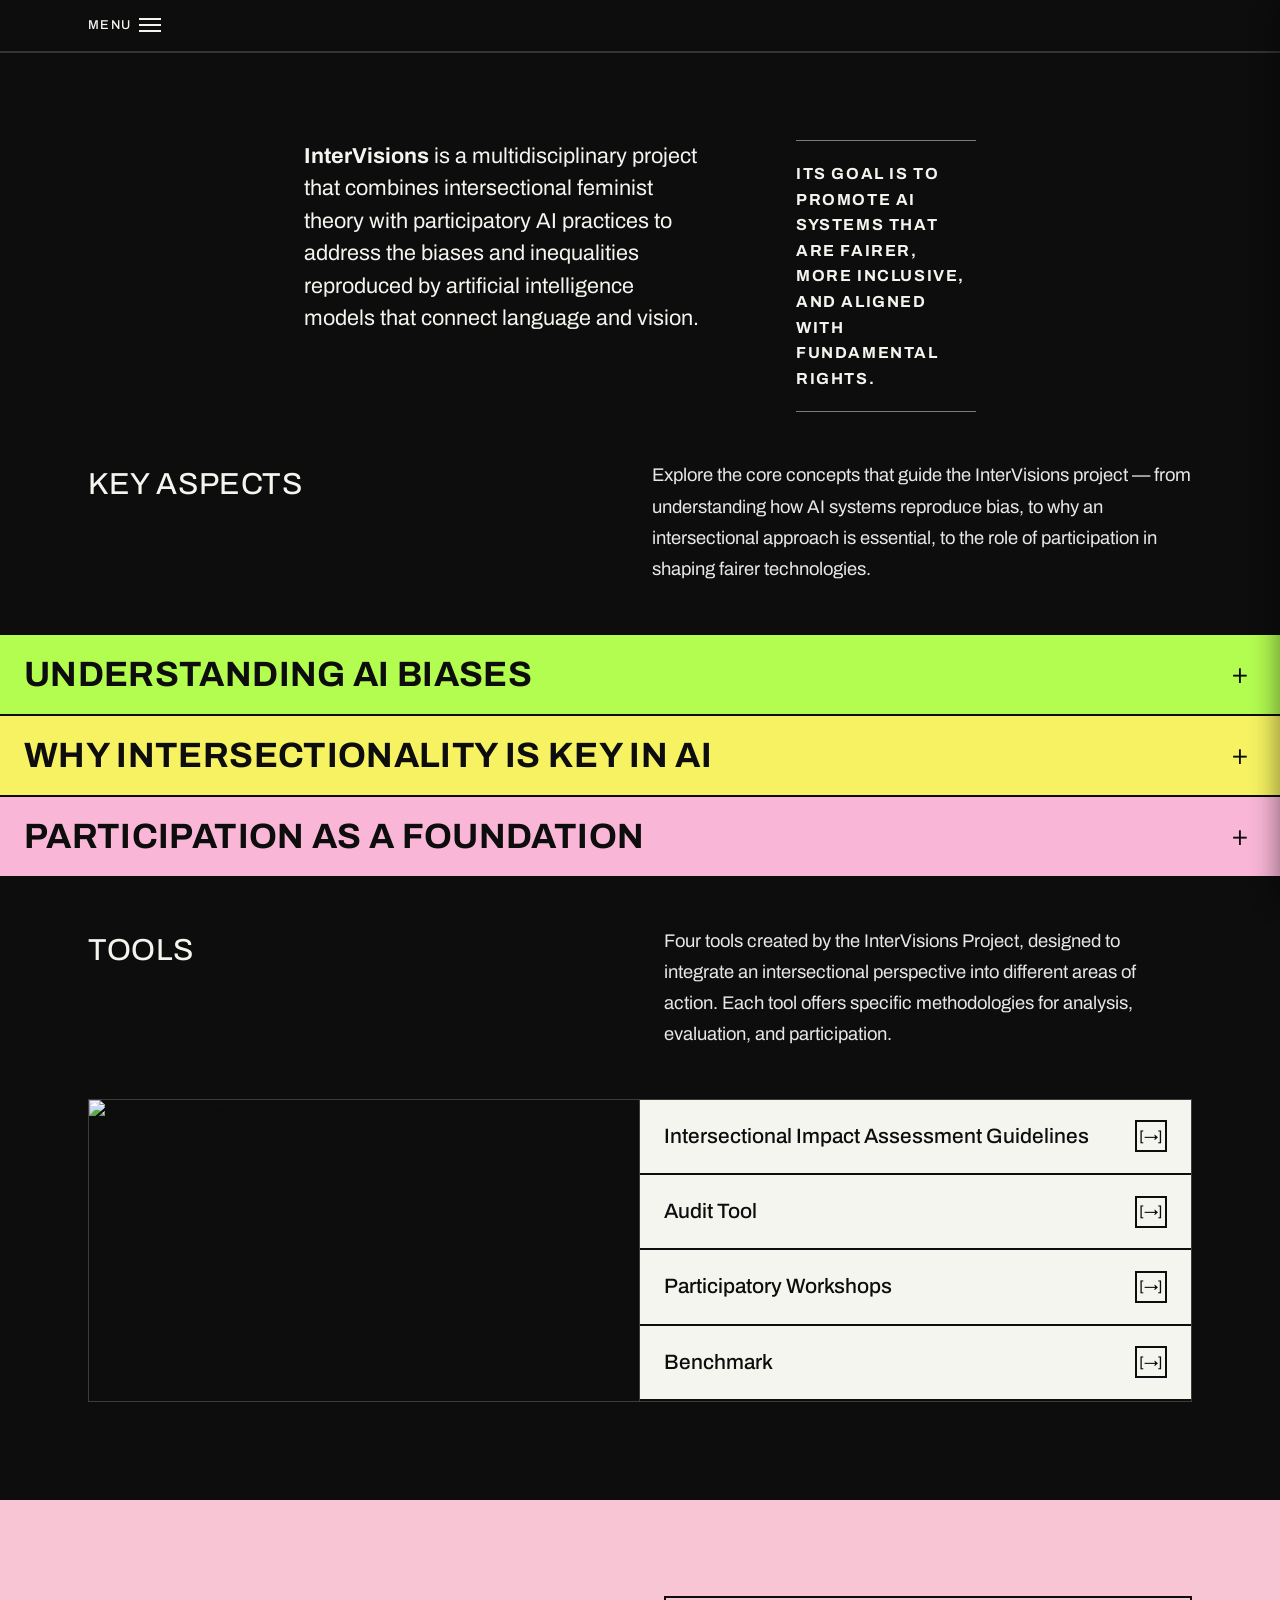
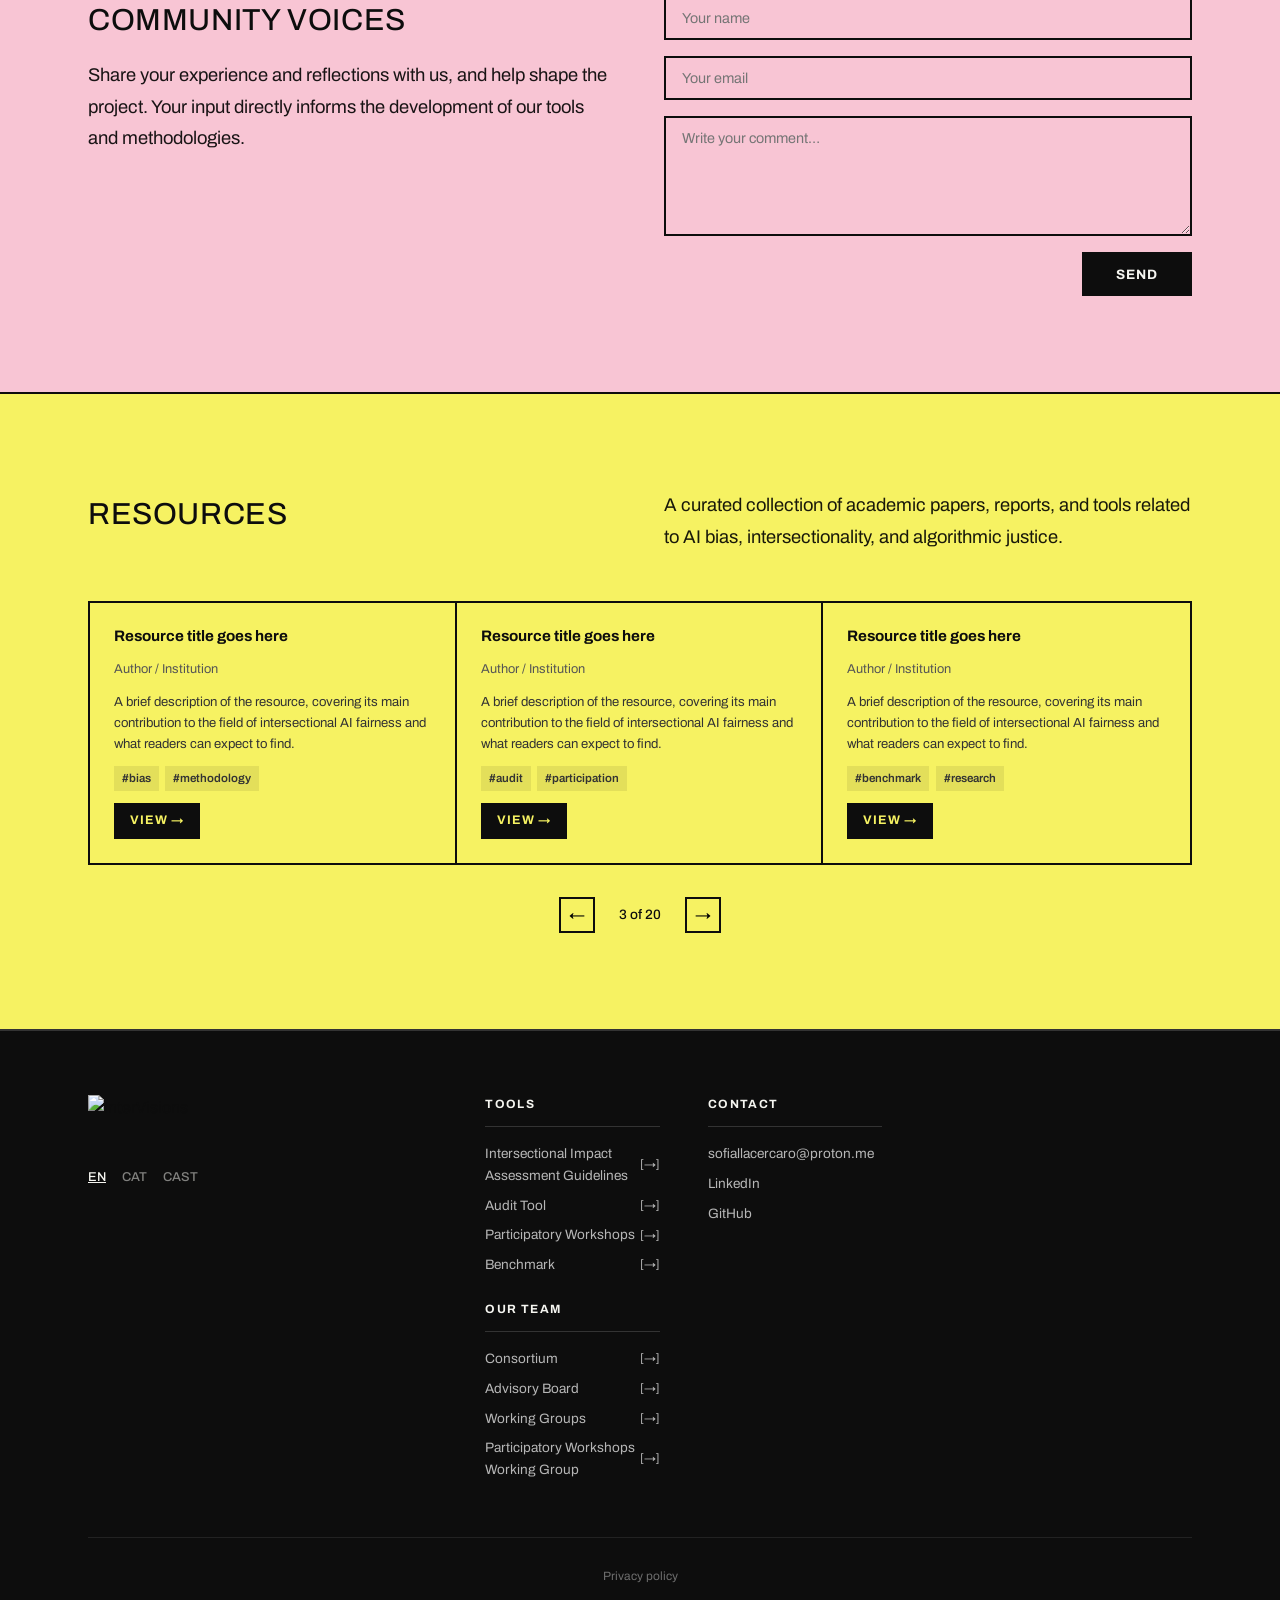
==== index.html @ 154f9f1e "some changes" ====
<!DOCTYPE html>
<html lang="en">
<head>
  <meta charset="UTF-8">
  <meta name="viewport" content="width=device-width, initial-scale=1.0">
  <title>Sofia Llàcer Caro | Portfolio & Projects</title>
  <link rel="stylesheet" href="css/main.css">
</head>
<body>

  <!-- NAV -->
  <nav class="site-nav">
    <div class="nav-inner">
      <button class="nav-menu-btn" id="menuBtn">
        <span data-i18n="nav-menu">Menú</span>
        <div class="hamburger">
          <span></span><span></span><span></span>
        </div>
      </button>
    </div>
  </nav>

  <div class="menu-overlay" id="menuOverlay">
    <div class="menu-overlay-inner">
      <div class="menu-top">
        <div class="menu-lang">
          <a href="#" data-lang="en" class="active">EN</a>
          <a href="#" data-lang="cat">CAT</a>
          <a href="#" data-lang="es">CAST</a>
        </div>
        <button class="menu-close" id="menuClose">✕</button>
      </div>
      <div class="menu-body">
        <div class="menu-col">
          <a href="pages/tools.html" class="menu-section-title" data-i18n="menu-tools-title">Tools</a>
          <ul class="menu-links">
            <li><a href="pages/tools.html#guidelines"><span data-i18n="menu-tool-guidelines">Intersectional Impact Assessment Guidelines</span> <span class="arrow">[→]</span></a></li>
            <li><a href="pages/tools.html#audit"><span data-i18n="menu-tool-audit">Audit Tool</span> <span class="arrow">[→]</span></a></li>
            <li><a href="pages/tools.html#workshops"><span data-i18n="menu-tool-workshops">Participatory Workshops</span> <span class="arrow">[→]</span></a></li>
            <li><a href="pages/tools.html#benchmark"><span data-i18n="menu-tool-benchmark">Benchmark</span> <span class="arrow">[→]</span></a></li>
          </ul>
          <a href="pages/team.html" class="menu-section-title" style="margin-top:2rem;" data-i18n="menu-team-title">Our Team</a>
          <ul class="menu-links">
            <li><a href="pages/team.html#consortium"><span data-i18n="menu-team-consortium">Consortium</span> <span class="arrow">[→]</span></a></li>
            <li><a href="pages/team.html#advisory"><span data-i18n="menu-team-advisory">Advisory Board</span> <span class="arrow">[→]</span></a></li>
            <li><a href="pages/team.html#working-groups"><span data-i18n="menu-team-working-groups">Working Groups</span> <span class="arrow">[→]</span></a></li>
            <li><a href="pages/team.html#workshops-wg"><span data-i18n="menu-team-workshops-wg">Participatory Workshops Working Group</span> <span class="arrow">[→]</span></a></li>
          </ul>
        </div>
        <div class="menu-col">
          <div class="menu-contact">
            <div class="menu-contact-label" data-i18n="menu-contact-label">Contact:</div>
            <a href="mailto:intervisions@donestech.net">intervisions@donestech.net</a>
            <a href="https://www.linkedin.com/in/sofia-ll%C3%A0cer-caro/" target="_blank">Linkedin</a>
          </div>
          <div class="menu-funding" style="margin-top:2rem;">
            <div class="menu-funding-label" data-i18n="menu-funding-label">Funding:</div>
            <img src="images/EN_Co-fundedbytheEU_RGB_WHITE Outline.png" alt="Funded by the European Union" class="eu-logo-img">
            <div class="menu-funding-label" style="margin-top:1.5rem;" data-i18n="menu-participants-label">Participants:</div>
            <div class="menu-participants">
              <img src="images/aliainvestigaccio_logo.png" alt="ALIA Investigació" class="participant-logo">
              <img src="images/CVC-logo-white.png" alt="CVC Computer Vision Center" class="participant-logo">
              <img src="images/DiBa.png" alt="Diputació Barcelona" class="participant-logo">
            </div>
          </div>
          <div style="margin-top:2rem;">
            <a href="pages/privacy.html" style="color:rgba(255,255,255,0.4);font-size:0.75rem;" data-i18n="menu-privacy">Privacy policy</a>
          </div>
        </div>
      </div>
    </div>
  </div>

  <!-- HERO -->
  <section class="hero">
    <div class="container">
      <div class="hero-inner">
        <p class="hero-description" data-i18n-html="hero-description"><strong>InterVisions</strong> is a multidisciplinary project that combines intersectional feminist theory with participatory AI practices to address the biases and inequalities reproduced by artificial intelligence models that connect language and vision.</p>
        <div class="hero-callout">
          <p data-i18n="hero-goal">Its goal is to promote AI systems that are fairer, more inclusive, and aligned with fundamental rights.</p>
        </div>
      </div>
    </div>
  </section>


  <!-- KEY ASPECTS -->
  <section class="key-aspects">
    <div class="container">
      <div class="section-header">
        <h2 class="section-label" data-i18n="key-aspects-label">Key Aspects</h2>
        <p class="section-intro" data-i18n="key-aspects-intro">Explore the core concepts that guide the InterVisions project — from understanding how AI systems reproduce bias, to why an intersectional approach is essential, to the role of participation in shaping fairer technologies.</p>
      </div>
    </div>
    <div class="accordion">
      <div class="accordion-item acc-color-1">
          <button class="accordion-trigger">
            <h3 data-i18n-html="accordion-1-title">Understanding AI <strong>Biases</strong></h3>
            <span class="acc-icon">+</span>
          </button>
          <div class="accordion-content">
            <p data-i18n="accordion-1-content">AI systems that process language and images are trained on large datasets reflecting existing social structures. These systems can reproduce — and in some cases amplify — biases related to gender, race, class, ability, and other axes of inequality. Understanding where these biases originate and how they manifest is the first step toward building fairer technologies.</p>
          </div>
        </div>
        <div class="accordion-item acc-color-2">
          <button class="accordion-trigger">
            <h3 data-i18n-html="accordion-2-title">Why <strong>Intersectionality</strong> Is Key in AI</h3>
            <span class="acc-icon">+</span>
          </button>
          <div class="accordion-content">
            <p data-i18n="accordion-2-content">Intersectionality recognizes that people's experiences are shaped by multiple overlapping identities and systems of power. In AI, this means that bias doesn't affect everyone equally — a system may disadvantage someone not just because of their gender, but because of the combination of gender, ethnicity, age, and other factors. Intersectional analysis makes these compounding effects visible.</p>
          </div>
        </div>
        <div class="accordion-item acc-color-3">
          <button class="accordion-trigger">
            <h3 data-i18n-html="accordion-3-title"><strong>Participation</strong> as a Foundation</h3>
            <span class="acc-icon">+</span>
          </button>
          <div class="accordion-content">
            <p data-i18n="accordion-3-content">Technical solutions alone cannot address the social dimensions of AI bias. InterVisions places participation at the center of its methodology — working with affected communities to ensure that the tools and frameworks developed reflect real experiences, not just technical criteria. Participatory approaches build trust, generate relevant knowledge, and distribute the capacity to audit and challenge AI systems.</p>
          </div>
        </div>
      </div>
  </section>

  <!-- TOOLS -->

  <section class="tools-section">
    <div class="container">
      <div class="section-header">
        <h2 class="section-label" data-i18n="tools-label">Tools</h2>
        <p class="section-intro" data-i18n="tools-intro">Four tools created by the InterVisions Project, designed to integrate an intersectional perspective into different areas of action. Each tool offers specific methodologies for analysis, evaluation, and participation.</p>
      </div>
      <div class="tools-grid">
        <div class="tools-image">
          <img src="images/team_photo.jpg" alt="InterVisions team">
        </div>
        <div class="tools-list-col">
          <ul class="tools-list">
            <li>
              <a href="pages/tools.html#guidelines">
                <span data-i18n="tool-guidelines">Intersectional Impact Assessment Guidelines</span>
                <span class="tools-arrow">[→]</span>
              </a>
            </li>
            <li>
              <a href="pages/tools.html#audit">
                <span data-i18n="tool-audit">Audit Tool</span>
                <span class="tools-arrow">[→]</span>
              </a>
            </li>
            <li>
              <a href="pages/tools.html#workshops">
                <span data-i18n="tool-workshops">Participatory Workshops</span>
                <span class="tools-arrow">[→]</span>
              </a>
            </li>
            <li>
              <a href="pages/tools.html#benchmark">
                <span data-i18n="tool-benchmark">Benchmark</span>
                <span class="tools-arrow">[→]</span>
              </a>
            </li>
          </ul>
        </div>
      </div>
    </div>
  </section>

  <!-- COMMUNITY VOICES -->
  <section class="community-section">
    <div class="container">
      <div class="community-inner">
        <div>
          <h2 class="section-label" style="margin-bottom:1rem;" data-i18n="community-label">Community Voices</h2>
          <p class="section-intro" data-i18n="community-intro">Share your experience and reflections with us, and help shape the project. Your input directly informs the development of our tools and methodologies.</p>
        </div>
        <div>
          <form class="community-form" action="https://formspree.io/f/xojyqnnq" method="POST">
            <input class="form-input" type="text" name="name" data-i18n-placeholder="form-name" placeholder="Your name" required>
            <input class="form-input" type="email" name="email" data-i18n-placeholder="form-email" placeholder="Your email" required>
            <textarea class="form-textarea" name="message" data-i18n-placeholder="form-message" placeholder="Write your comment…" required></textarea>
            <button type="submit" class="form-submit" data-i18n="form-submit">Send</button>
          </form>
          <div class="form-thankyou" id="formThankYou">
            <p class="form-thankyou-title" data-i18n="form-thankyou-title">Thank you!</p>
            <p class="form-thankyou-text" data-i18n="form-thankyou-text">We've received your message and will be in touch soon.</p>
          </div>
        </div>
      </div>
    </div>
  </section>

  <!-- RESOURCES -->
  <section class="resources-section">
    <div class="container">
      <div class="section-header">
        <h2 class="section-label" data-i18n="resources-label">Resources</h2>
        <p class="section-intro" data-i18n="resources-intro">A curated collection of academic papers, reports, and tools related to AI bias, intersectionality, and algorithmic justice.</p>
      </div>
      <div class="resources-grid">
        <div class="resource-card">
          <div class="resource-title">Resource title goes here</div>
          <div class="resource-author">Author / Institution</div>
          <div class="resource-description">A brief description of the resource, covering its main contribution to the field of intersectional AI fairness and what readers can expect to find.</div>
          <div class="resource-tags">
            <span class="resource-tag">#bias</span>
            <span class="resource-tag">#methodology</span>
          </div>
          <a href="#" class="resource-link">View →</a>
        </div>
        <div class="resource-card">
          <div class="resource-title">Resource title goes here</div>
          <div class="resource-author">Author / Institution</div>
          <div class="resource-description">A brief description of the resource, covering its main contribution to the field of intersectional AI fairness and what readers can expect to find.</div>
          <div class="resource-tags">
            <span class="resource-tag">#audit</span>
            <span class="resource-tag">#participation</span>
          </div>
          <a href="#" class="resource-link">View →</a>
        </div>
        <div class="resource-card">
          <div class="resource-title">Resource title goes here</div>
          <div class="resource-author">Author / Institution</div>
          <div class="resource-description">A brief description of the resource, covering its main contribution to the field of intersectional AI fairness and what readers can expect to find.</div>
          <div class="resource-tags">
            <span class="resource-tag">#benchmark</span>
            <span class="resource-tag">#research</span>
          </div>
          <a href="#" class="resource-link">View →</a>
        </div>
      </div>
      <div class="resources-pagination">
        <button class="page-btn">←</button>
        <span class="page-info">3 of 20</span>
        <button class="page-btn">→</button>
      </div>
    </div>
  </section>

  <!-- FOOTER -->
  <footer class="site-footer">
    <div class="container">
      <div class="footer-grid">
        <div>
          <div class="footer-logo">
            <img src="images/logo.jpg" alt="InterVisions" class="footer-logo-img">
          </div>
          <div class="footer-lang">
            <a href="#" data-lang="en" class="active">EN</a>
            <a href="#" data-lang="cat">CAT</a>
            <a href="#" data-lang="es">CAST</a>
          </div>
        </div>
        <div>
          <div class="footer-col-title" data-i18n="footer-tools-title">Tools</div>
          <ul class="footer-links">
            <li><a href="pages/tools.html#guidelines"><span data-i18n="footer-tool-guidelines">Intersectional Impact Assessment Guidelines</span> <span class="arr">[→]</span></a></li>
            <li><a href="pages/tools.html#audit"><span data-i18n="footer-tool-audit">Audit Tool</span> <span class="arr">[→]</span></a></li>
            <li><a href="pages/tools.html#workshops"><span data-i18n="footer-tool-workshops">Participatory Workshops</span> <span class="arr">[→]</span></a></li>
            <li><a href="pages/tools.html#benchmark"><span data-i18n="footer-tool-benchmark">Benchmark</span> <span class="arr">[→]</span></a></li>
          </ul>
          <div class="footer-col-title" style="margin-top:1.5rem;" data-i18n="footer-team-title">Our Team</div>
          <ul class="footer-links">
            <li><a href="pages/team.html#consortium"><span data-i18n="footer-team-consortium">Consortium</span> <span class="arr">[→]</span></a></li>
            <li><a href="pages/team.html#advisory"><span data-i18n="footer-team-advisory">Advisory Board</span> <span class="arr">[→]</span></a></li>
            <li><a href="pages/team.html#working-groups"><span data-i18n="footer-team-working-groups">Working Groups</span> <span class="arr">[→]</span></a></li>
            <li><a href="pages/team.html#workshops-wg"><span data-i18n="footer-team-workshops-wg">Participatory Workshops Working Group</span> <span class="arr">[→]</span></a></li>
          </ul>
        </div>
        <div>
          <div class="footer-col-title" data-i18n="footer-contact-title">Contact</div>
          <div class="footer-contact">
            <a href="mailto:sofiallacercaro@proton.me">sofiallacercaro@proton.me</a>
            <a href="https://www.linkedin.com/in/sofia-ll%C3%A0cer-caro/" target="_blank">LinkedIn</a>
            <a href="https://github.com/sofia-llacer-caro" target="_blank">GitHub</a>
          </div>
        </div>
      </div>
      <div class="footer-bottom">
        <a href="pages/privacy.html" data-i18n="footer-privacy">Privacy policy</a>
      </div>
    </div>
  </footer>

  <script src="js/i18n.js"></script>
  <script src="js/includes.js"></script>
</body>
</html>
---- css/main.css ----
/* ============================================
   INTERVISIONS — Main Stylesheet
   ============================================ */

/* Google Fonts */
@import url('https://fonts.googleapis.com/css2?family=Archivo:ital,wght@0,300;0,400;0,500;0,700;1,400&display=swap');

/* ---- Brand Tokens ---- */
:root {
  --black: #0d0d0d;
  --white: #f5f5f0;
  --off-white: #f0efea;

  /* Brand palette */
  --pink-light: #f8c5d4;
  --pink:       #f9b6d7;
  --red:        #ea5054;
  --yellow:     #f6f262;
  --green:      #b3fc50;
  --mint:       #c7d8c4;
  --blue-light: #717cf8;
  --blue-dark:  #3356a3;

  /* Accordion colors (matching design) */
  --acc-1: var(--green);
  --acc-2: var(--yellow);
  --acc-3: var(--pink);
  --acc-4: var(--blue-light);

  /* Typography */
  --font: 'Archivo', 'Helvetica Neue', sans-serif;

  /* Spacing */
  --section-pad: clamp(3rem, 8vw, 6rem);
  --container: 1200px;
  --border: 2px solid var(--black);
}

/* ---- Reset ---- */
*, *::before, *::after { box-sizing: border-box; margin: 0; padding: 0; }

html { scroll-behavior: smooth; }

body {
  font-family: var(--font);
  background: var(--off-white);
  color: var(--black);
  font-size: 16px;
  line-height: 1.6;
  -webkit-font-smoothing: antialiased;
}

img { max-width: 100%; display: block; }
a { color: inherit; text-decoration: none; }
button { cursor: pointer; font-family: var(--font); border: none; background: none; }

/* ---- Container ---- */
.container {
  max-width: var(--container);
  margin: 0 auto;
  padding: 0 clamp(1.25rem, 5vw, 3rem);
}

/* ============================================
   NAVIGATION
   ============================================ */
.site-nav {
  position: fixed;
  top: 0; left: 0; right: 0;
  z-index: 100;
  background: var(--black);
  border-bottom: var(--border);
  border-bottom-color: #333;
}

.nav-inner {
  display: flex;
  align-items: center;
  justify-content: space-between;
  padding: 0.75rem clamp(1.25rem, 5vw, 3rem);
  max-width: var(--container);
  margin: 0 auto;
}

.nav-logo {
  display: flex;
  align-items: center;
  text-decoration: none;
}

.nav-logo-img {
  height: 42px;
  width: auto;
  display: block;
  object-fit: contain;
}

.nav-menu-btn {
  color: var(--white);
  font-size: 0.8rem;
  font-weight: 500;
  letter-spacing: 0.1em;
  text-transform: uppercase;
  display: flex;
  align-items: center;
  gap: 0.5rem;
  padding: 0.4rem 0;
  background: none;
  border: none;
}

.hamburger {
  display: flex;
  flex-direction: column;
  gap: 4px;
  width: 22px;
}
.hamburger span {
  display: block;
  height: 2px;
  background: var(--white);
  transition: all 0.3s;
}

/* ============================================
   FULL-SCREEN MENU OVERLAY
   ============================================ */
.menu-overlay {
  position: fixed;
  top: 0; right: 0; bottom: 0;
  width: 100%;
  background: var(--black);
  z-index: 200;
  display: flex;
  flex-direction: column;
  padding: 0;
  opacity: 0;
  pointer-events: none;
  transition: opacity 0.3s ease;
}
.menu-overlay.open {
  opacity: 1;
  pointer-events: all;
}

@media (min-width: 769px) {
  .menu-overlay {
    width: 600px;
    right: 1.5rem;
    opacity: 1;
    transform: translateX(calc(100% + 1.5rem));
    transition: transform 0.3s ease;
    box-shadow: -4px 0 24px rgba(0,0,0,0.4);
  }
  .menu-overlay.open {
    transform: translateX(0);
  }
  .menu-body {
    grid-template-columns: 2fr 1fr;
    overflow-y: auto;
  }
  .menu-col:first-child {
    border-right: 1px solid #333;
    border-bottom: none;
  }
}

.menu-overlay-inner {
  display: flex;
  flex-direction: column;
  height: 100%;
}

.menu-top {
  display: flex;
  align-items: center;
  justify-content: space-between;
  padding: 0.75rem clamp(1.25rem, 5vw, 3rem);
  border-bottom: 1px solid #333;
}

.menu-lang {
  display: flex;
  gap: 1.5rem;
  color: var(--white);
  font-size: 0.85rem;
  font-weight: 500;
  letter-spacing: 0.05em;
}
.menu-lang a { opacity: 0.5; transition: opacity 0.2s; }
.menu-lang a.active { opacity: 1; text-decoration: underline; }
.menu-lang a:hover { opacity: 1; }

.menu-close {
  color: var(--white);
  font-size: 1.5rem;
  background: none;
  border: none;
  line-height: 1;
  padding: 0.25rem;
}

.menu-body {
  display: grid;
  grid-template-columns: 1fr 1fr;
  gap: 0;
  flex: 1;
  border-top: 1px solid #333;
}

.menu-col {
  padding: clamp(2rem, 5vw, 3rem);
}
.menu-col:first-child { border-right: 1px solid #333; }

.menu-section-title {
  display: block;
  color: var(--white);
  font-size: 1.2rem;
  font-weight: 700;
  letter-spacing: 0.05em;
  text-transform: uppercase;
  text-decoration: none;
  padding-bottom: 1rem;
  border-bottom: 1px solid #333;
  margin-bottom: 1.5rem;
}

.menu-links { list-style: none; }
.menu-links li { padding: 0.6rem 0; border-bottom: 1px solid #222; }
.menu-links a {
  color: var(--white);
  font-size: 1rem;
  display: flex;
  align-items: center;
  justify-content: space-between;
  transition: color 0.2s;
}
.menu-links a:hover { color: var(--green); }
.menu-links .arrow { font-size: 0.9rem; }

.menu-contact {
  margin-top: 2rem;
}
.menu-contact-label {
  color: #666;
  font-size: 0.75rem;
  font-weight: 700;
  letter-spacing: 0.1em;
  text-transform: uppercase;
  margin-bottom: 0.75rem;
}
.menu-contact a {
  color: var(--white);
  font-size: 0.9rem;
  display: block;
  margin-bottom: 0.4rem;
  border-bottom: 1px solid transparent;
  transition: border-color 0.2s;
}
.menu-contact a:hover { border-bottom-color: var(--white); }

.menu-funding {
  margin-top: 2rem;
}
.menu-funding-label {
  color: #666;
  font-size: 0.75rem;
  font-weight: 700;
  letter-spacing: 0.1em;
  text-transform: uppercase;
  margin-bottom: 1rem;
}
.menu-participants {
  display: flex;
  flex-direction: column;
  gap: 1rem;
}

/* Shared logo image styles */
.eu-logo-img {
  height: 48px;
  width: auto;
  display: block;
  object-fit: contain;
}

.participant-logo {
  width: 120px;
  height: auto;
  max-height: 50px;
  display: block;
  object-fit: contain;
}

/* ============================================
   HERO SECTION
   ============================================ */
.hero {
  background: var(--black);
  padding-top: calc(60px + clamp(3rem, 8vw, 5rem));
  padding-bottom: clamp(1rem, 2vw, 1.5rem);
}

.hero .container {
  max-width: 60%;
}

.hero-inner {
  display: grid;
  grid-template-columns: 5fr 3fr;
  gap: 2rem;
  min-height: 28vh;
}

.hero-description {
  color: var(--white);
  font-size: clamp(1.1rem, 2.2vw, 1.35rem);
  line-height: 1.5;
  align-self: start;
}
.hero-description strong { font-weight: 700; }

.hero-callout {
  align-self: end;
  width: 75%;
  margin-left: auto;
  border-top: 1px solid rgba(255,255,255,0.45);
  border-bottom: 1px solid rgba(255,255,255,0.45);
  padding: 1.25rem 0;
}
.hero-callout p {
  color: var(--white);
  font-size: clamp(0.85rem, 1.5vw, 1rem);
  font-weight: 700;
  letter-spacing: 0.1em;
  text-transform: uppercase;
  line-height: 1.6;
}

/* ============================================
   VIDEO SECTION
   ============================================ */
.video-section {
  background: var(--black);
  padding: clamp(1rem, 2vw, 1.5rem) 0 clamp(1rem, 2vw, 1.5rem);
}

.video-wrapper {
  position: relative;
  aspect-ratio: 16/9;
  overflow: hidden;
  background: #1a1a1a;
}

.video-player {
  width: 100%;
  height: 100%;
  object-fit: cover;
  display: block;
}

.video-overlay {
  position: absolute;
  inset: 0;
  display: flex;
  align-items: center;
  justify-content: center;
  background: rgba(0,0,0,0.3);
}

.video-play-btn {
  width: 64px;
  height: 64px;
  border-radius: 50%;
  background: var(--red);
  display: flex;
  align-items: center;
  justify-content: center;
  border: none;
  cursor: pointer;
  transition: transform 0.2s, background 0.2s;
}
.video-play-btn:hover { transform: scale(1.1); background: #c83a3e; }
.video-play-btn svg { width: 22px; fill: white; margin-left: 3px; }


/* ============================================
   KEY ASPECTS SECTION
   ============================================ */
.key-aspects {
  background: var(--black);
  padding: clamp(1rem, 2vw, 1.5rem) 0 clamp(1rem, 2vw, 1.5rem);
}

.key-aspects .section-label {
  color: var(--white);
}

.key-aspects .section-intro {
  color: rgba(255,255,255,0.9);
}

.key-aspects .section-header {
  gap: 1.5rem;
}

.section-header {
  display: grid;
  grid-template-columns: 1fr 1fr;
  gap: 3rem;
  margin-bottom: 3rem;
  align-items: start;
}

.section-label {
  font-size: clamp(1.3rem, 3vw, 1.9rem);
  font-weight: 450;
  letter-spacing: 0.02em;
  text-transform: uppercase;
}

.section-intro {
  font-size: 1.15rem;
  color: rgba(0,0,0,0.9);
  line-height: 1.7;
}

/* ============================================
   ACCORDION
   ============================================ */
.accordion { border-top: var(--border); }

.accordion-item { border-bottom: var(--border); }

.accordion-trigger {
  width: 100%;
  display: flex;
  align-items: center;
  justify-content: space-between;
  padding: 1.25rem 1.5rem;
  background: var(--bg, var(--green));
  border: none;
  cursor: pointer;
  text-align: left;
  transition: filter 0.15s;
}
.accordion-trigger:hover { filter: brightness(0.93); }

.accordion-trigger h3 {
  font-size: clamp(1.4rem, 4vw, 2.2rem);
  font-weight: 700;
  color: var(--black);
  line-height: 1.1;
  text-transform: uppercase;
  letter-spacing: 0.01em;
}

.accordion-trigger h3 strong {
  font-weight: 700;
}

.acc-icon {
  font-size: 1.8rem;
  font-weight: 300;
  line-height: 1;
  color: var(--black);
  flex-shrink: 0;
  transition: transform 0.3s;
  width: 32px;
  text-align: center;
}

.accordion-item.open .acc-icon { transform: rotate(45deg); }

.accordion-content {
  display: none;
  padding: 2rem 1.5rem 2.5rem;
  background: var(--bg);
  border-top: var(--border);
}
.accordion-item.open .accordion-content { display: block; }

.accordion-content p {
  font-size: 1.1rem;
  line-height: 1.75;
  max-width: 70ch;
  color: #333;
}

/* Accordion color variants */
.acc-color-1 { --bg: var(--acc-1); }
.acc-color-2 { --bg: var(--acc-2); }
.acc-color-3 { --bg: var(--acc-3); }
.acc-color-4 { --bg: var(--acc-4); }

/* ============================================
   TOOLS SECTION
   ============================================ */
.tools-section {
  background: var(--black);
  padding: clamp(1rem, 2vw, 1.5rem) 0 var(--section-pad);
}

.tools-section .section-label {
  color: var(--white);
}

.tools-section .section-intro {
  color: rgba(255,255,255,0.9);
}

.tools-grid {
  display: grid;
  grid-template-columns: 1fr 1fr;
  gap: 0;
  border: 1px solid rgba(255,255,255,0.2);
  margin-top: 2.5rem;
}

.tools-image {
  border-right: 1px solid rgba(255,255,255,0.2);
  overflow: hidden;
}

.tools-list-col {
  background: var(--white);
  display: flex;
  flex-direction: column;
}

.tools-list-col .tools-list {
  flex: 1;
  display: flex;
  flex-direction: column;
  justify-content: space-between;
}
.tools-image img {
  width: 100%;
  height: 100%;
  object-fit: cover;
}
.tools-image-placeholder {
  width: 100%;
  height: 100%;
  min-height: 300px;
  background: #ddd;
  display: flex;
  align-items: center;
  justify-content: center;
  color: #999;
  font-size: 0.85rem;
}

.tools-list { list-style: none; }
.tools-list li {
  border-bottom: var(--border);
  display: flex;
  flex: 1;
}
.tools-list li:last-child { border-bottom: var(--border); }

.tools-list a {
  display: flex;
  align-items: center;
  justify-content: space-between;
  width: 100%;
  padding: 1.25rem 1.5rem;
  font-size: clamp(1.1rem, 2vw, 1.3rem);
  font-weight: 500;
  transition: background 0.15s;
  gap: 1rem;
}
.tools-list a:hover { background: var(--yellow); }

.tools-arrow {
  display: inline-flex;
  align-items: center;
  justify-content: center;
  width: 32px;
  height: 32px;
  border: var(--border);
  font-size: 0.9rem;
  flex-shrink: 0;
  transition: background 0.15s, color 0.15s;
}
.tools-list a:hover .tools-arrow {
  background: var(--black);
  color: var(--yellow);
}

/* ============================================
   COMMUNITY VOICES
   ============================================ */
.community-section {
  background: var(--pink-light);
  padding: var(--section-pad) 0;
  border-top: var(--border);
}

.community-inner {
  display: grid;
  grid-template-columns: 1fr 1fr;
  gap: 3rem;
  align-items: start;
}

.community-form {
  display: flex;
  flex-direction: column;
  gap: 1rem;
}

.form-input,
.form-textarea {
  font-family: var(--font);
  font-size: 0.9rem;
  padding: 0.75rem 1rem;
  border: 2px solid var(--black);
  background: transparent;
  width: 100%;
  outline: none;
  transition: background 0.15s;
}
.form-input:focus,
.form-textarea:focus { background: rgba(255,255,255,0.5); }

.form-textarea { resize: vertical; min-height: 120px; }

.form-submit {
  align-self: flex-end;
  background: var(--black);
  color: var(--white);
  font-family: var(--font);
  font-size: 0.85rem;
  font-weight: 700;
  letter-spacing: 0.08em;
  text-transform: uppercase;
  padding: 0.8rem 2rem;
  border: 2px solid var(--black);
  cursor: pointer;
  transition: background 0.15s, color 0.15s;
}
.form-submit:hover {
  background: transparent;
  color: var(--black);
}

.form-thankyou {
  display: none;
  flex-direction: column;
  justify-content: center;
  gap: 0.75rem;
  padding: 2rem 0;
}

.form-thankyou-title {
  font-size: 1.4rem;
  font-weight: 700;
  color: var(--black);
}

.form-thankyou-text {
  font-size: 0.95rem;
  color: #333;
  line-height: 1.6;
}

/* ============================================
   RESOURCES SECTION
   ============================================ */
.resources-section {
  background: var(--yellow);
  padding: var(--section-pad) 0;
  border-top: var(--border);
}

.resources-grid {
  display: grid;
  grid-template-columns: repeat(3, 1fr);
  gap: 0;
  border: var(--border);
  margin-top: 2.5rem;
}

.resource-card {
  border-right: var(--border);
  padding: 1.5rem;
  display: flex;
  flex-direction: column;
  gap: 0.75rem;
  background: var(--yellow);
}
.resource-card:last-child { border-right: none; }

.resource-title {
  font-size: 0.95rem;
  font-weight: 700;
  line-height: 1.3;
}

.resource-author {
  font-size: 0.8rem;
  color: #555;
}

.resource-description {
  font-size: 0.82rem;
  line-height: 1.6;
  color: #333;
  flex: 1;
}

.resource-tags {
  display: flex;
  flex-wrap: wrap;
  gap: 0.4rem;
}

.resource-tag {
  font-size: 0.72rem;
  font-weight: 600;
  color: #333;
  background: rgba(0,0,0,0.08);
  padding: 0.2rem 0.5rem;
}

.resource-link {
  display: inline-block;
  background: var(--black);
  color: var(--yellow);
  font-size: 0.78rem;
  font-weight: 700;
  letter-spacing: 0.08em;
  text-transform: uppercase;
  padding: 0.5rem 1rem;
  align-self: flex-start;
  transition: background 0.15s;
}
.resource-link:hover { background: #333; }

.resources-pagination {
  display: flex;
  align-items: center;
  justify-content: center;
  gap: 1.5rem;
  margin-top: 2rem;
}

.page-info {
  font-size: 0.85rem;
  font-weight: 500;
}

.page-btn {
  display: inline-flex;
  align-items: center;
  justify-content: center;
  width: 36px;
  height: 36px;
  border: var(--border);
  background: none;
  cursor: pointer;
  font-size: 1rem;
  transition: background 0.15s;
}
.page-btn:hover { background: var(--black); color: var(--yellow); }

/* ============================================
   FOOTER
   ============================================ */
.site-footer {
  background: var(--black);
  border-top: var(--border);
  border-top-color: #333;
  padding: clamp(2rem, 5vw, 4rem) 0 2rem;
}

.footer-grid {
  display: grid;
  grid-template-columns: 2fr 1fr 1fr 1.5fr;
  gap: 2rem 3rem;
}

.footer-logo {
  margin-bottom: 1.5rem;
}

.footer-logo-img {
  height: 48px;
  width: auto;
  display: block;
  object-fit: contain;
}

.footer-lang {
  display: flex;
  gap: 1rem;
  margin-top: auto;
}
.footer-lang a {
  color: var(--white);
  font-size: 0.8rem;
  font-weight: 500;
  opacity: 0.5;
  transition: opacity 0.2s;
}
.footer-lang a.active { opacity: 1; text-decoration: underline; }
.footer-lang a:hover { opacity: 1; }

.footer-col-title {
  color: var(--white);
  font-size: 0.75rem;
  font-weight: 700;
  letter-spacing: 0.12em;
  text-transform: uppercase;
  padding-bottom: 0.75rem;
  border-bottom: 1px solid #333;
  margin-bottom: 1rem;
}

.footer-links { list-style: none; }
.footer-links li { margin-bottom: 0.5rem; }
.footer-links a {
  color: rgba(255,255,255,0.7);
  font-size: 0.85rem;
  display: flex;
  align-items: center;
  justify-content: space-between;
  transition: color 0.2s;
}
.footer-links a:hover { color: var(--white); }
.footer-links .arr { font-size: 0.75rem; }

.footer-contact a {
  color: rgba(255,255,255,0.7);
  font-size: 0.85rem;
  display: block;
  margin-bottom: 0.5rem;
  transition: color 0.2s;
}
.footer-contact a:hover { color: var(--white); }

.footer-participants {
  display: flex;
  flex-direction: column;
  gap: 1rem;
}

.footer-bottom {
  margin-top: 3rem;
  padding-top: 1.5rem;
  border-top: 1px solid #222;
  text-align: center;
}
.footer-bottom a {
  color: rgba(255,255,255,0.4);
  font-size: 0.75rem;
  transition: color 0.2s;
}
.footer-bottom a:hover { color: var(--white); }

/* ============================================
   PAGE HERO (inner pages)
   ============================================ */
.page-hero {
  background: var(--black);
  padding-top: calc(60px + clamp(3rem, 6vw, 4rem));
  padding-bottom: clamp(2.5rem, 5vw, 4rem);
}

.page-hero p {
  color: var(--white);
  font-size: clamp(1.3rem, 3.5vw, 2.2rem);
  line-height: 1.35;
  max-width: 24ch;
  font-weight: 400;
}

/* ============================================
   TEAM PAGE
   ============================================ */
.team-section {
  background: var(--off-white);
  padding: var(--section-pad) 0;
}

/* Team member cards in expanded accordion */
.org-group {
  padding: 2rem 1.5rem;
  background: var(--off-white);
  border-top: var(--border);
}

.org-title {
  font-size: 1rem;
  font-weight: 700;
  letter-spacing: 0.05em;
  text-transform: uppercase;
  margin-bottom: 1.5rem;
  padding-bottom: 0.75rem;
  border-bottom: 1px solid #ccc;
}

.members-grid {
  display: grid;
  grid-template-columns: repeat(auto-fill, minmax(280px, 1fr));
  gap: 1.5rem;
}

.member-card {
  display: grid;
  grid-template-columns: 80px 1fr;
  gap: 1rem;
  align-items: start;
}

.member-photo {
  width: 80px;
  height: 80px;
  background: #ddd;
  border-radius: 0;
  overflow: hidden;
  flex-shrink: 0;
}
.member-photo img { width: 100%; height: 100%; object-fit: cover; }
.member-photo-placeholder {
  width: 100%;
  height: 100%;
  background: #ccc;
  display: flex;
  align-items: center;
  justify-content: center;
  font-size: 1.5rem;
  font-weight: 700;
  color: #888;
}

.member-info {}
.member-name {
  font-size: 0.9rem;
  font-weight: 700;
  margin-bottom: 0.35rem;
}
.member-bio {
  font-size: 0.78rem;
  line-height: 1.6;
  color: #444;
  display: -webkit-box;
  -webkit-line-clamp: 4;
  -webkit-box-orient: vertical;
  overflow: hidden;
}
.member-links {
  margin-top: 0.5rem;
  display: flex;
  gap: 0.75rem;
}
.member-links a {
  font-size: 0.75rem;
  font-weight: 600;
  color: var(--black);
  border-bottom: 1px solid var(--black);
  transition: opacity 0.2s;
}
.member-links a:hover { opacity: 0.6; }

/* ============================================
   TOOLS PAGE
   ============================================ */
.tool-expanded {
  padding: 2rem 1.5rem 2.5rem;
  background: var(--off-white);
  border-top: var(--border);
}

.tool-content {
  display: grid;
  grid-template-columns: 1fr 1fr;
  gap: 3rem;
  align-items: start;
}

.tool-text h4 {
  font-size: 0.8rem;
  font-weight: 700;
  letter-spacing: 0.12em;
  text-transform: uppercase;
  color: #666;
  margin-bottom: 0.75rem;
  margin-top: 1.5rem;
}
.tool-text h4:first-child { margin-top: 0; }

.tool-text p {
  font-size: 0.9rem;
  line-height: 1.75;
  color: #333;
  margin-bottom: 0.75rem;
}

.tool-text ul {
  padding-left: 1.2rem;
  margin-top: 0.5rem;
}
.tool-text ul li {
  font-size: 0.85rem;
  line-height: 1.7;
  color: #333;
  margin-bottom: 0.3rem;
}

.tool-aside {}
.tool-aside img {
  width: 100%;
  border: var(--border);
}

.tool-cta {
  margin-top: 1.5rem;
  padding: 1.5rem;
  background: var(--black);
  color: var(--white);
}
.tool-cta p {
  font-size: 1.2rem;
  font-weight: 700;
  line-height: 1.2;
  text-transform: uppercase;
  margin-bottom: 1rem;
}
.tool-cta a {
  display: inline-block;
  background: var(--green);
  color: var(--black);
  font-size: 0.8rem;
  font-weight: 700;
  letter-spacing: 0.1em;
  text-transform: uppercase;
  padding: 0.6rem 1.25rem;
  transition: background 0.15s;
}
.tool-cta a:hover { background: var(--yellow); }

/* ============================================
   RESPONSIVE
   ============================================ */
@media (max-width: 768px) {
  .hero .container { max-width: 92%; }
  .hero-inner { grid-template-columns: 1fr; }
  .hero-callout { width: 100%; margin-left: 0; }
  .section-header { grid-template-columns: 1fr; gap: 1rem; }
  .tools-grid { grid-template-columns: 1fr; }
  .tools-image { display: block; min-height: 240px; border-right: none; border-bottom: 1px solid rgba(255,255,255,0.2); }
  .community-inner { grid-template-columns: 1fr; }
  .resources-grid { grid-template-columns: 1fr; }
  .resource-card { border-right: none; border-bottom: var(--border); }
  .footer-grid { grid-template-columns: 1fr 1fr; }
  .menu-body { grid-template-columns: 1fr; }
  .menu-col:first-child { border-right: none; border-bottom: 1px solid #333; }
  .tool-content { grid-template-columns: 1fr; }
  .members-grid { grid-template-columns: 1fr; }
}

@media (max-width: 480px) {
  .footer-grid { grid-template-columns: 1fr; }
}
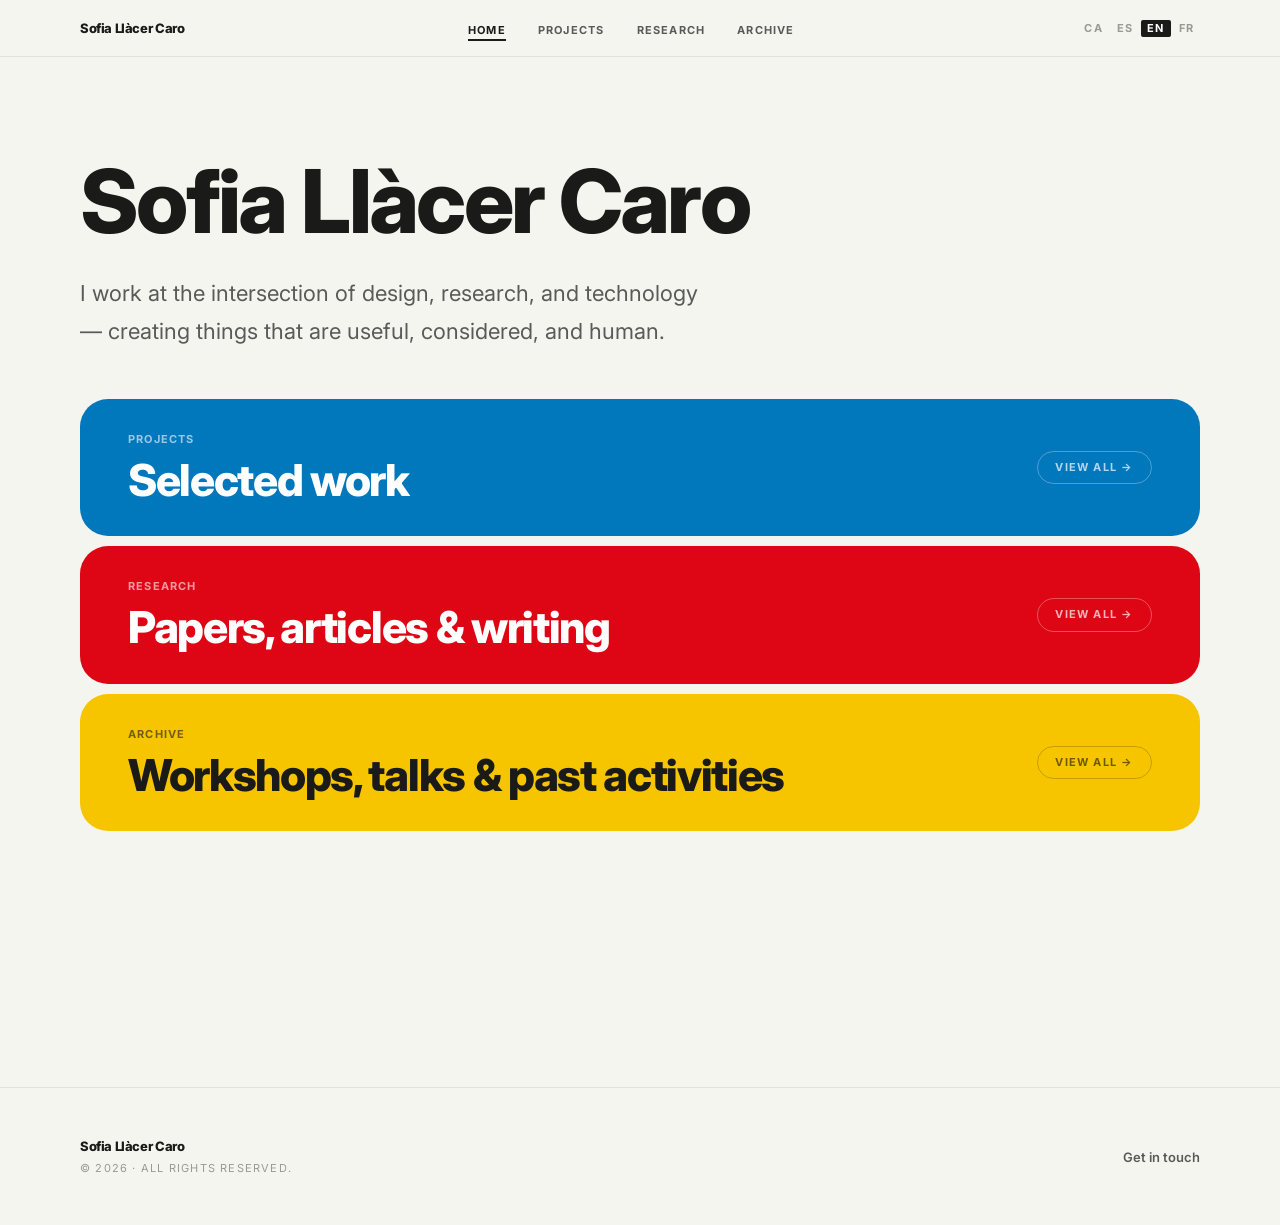
==== commit 32fa3588: "super cool look!" ====
--- a/index.html
+++ b/index.html
@@ -3,287 +3,156 @@
 <head>
   <meta charset="UTF-8">
   <meta name="viewport" content="width=device-width, initial-scale=1.0">
-  <title>Sofia Llàcer Caro | Portfolio & Projects</title>
+  <title>Sofia Llàcer Caro</title>
+  <meta name="description" content="Portfolio of Sofia Llàcer Caro — designer, researcher, educator.">
+  <link rel="preconnect" href="https://fonts.googleapis.com">
+  <link rel="preconnect" href="https://fonts.gstatic.com" crossorigin>
+  <link href="https://fonts.googleapis.com/css2?family=Inter:ital,opsz,wght@0,14..32,400;0,14..32,500;0,14..32,600;0,14..32,700;0,14..32,800&display=swap" rel="stylesheet">
   <link rel="stylesheet" href="css/main.css">
 </head>
 <body>
 
-  <!-- NAV -->
-  <nav class="site-nav">
-    <div class="nav-inner">
-      <button class="nav-menu-btn" id="menuBtn">
-        <span data-i18n="nav-menu">Menú</span>
-        <div class="hamburger">
-          <span></span><span></span><span></span>
-        </div>
-      </button>
+  <div data-include="pages/nav.html"></div>
+
+  <main id="main">
+
+    <!-- ── Identity intro ── -->
+    <div class="home-header">
+      <div class="container">
+        <h1 class="home-header__name">Sofia Llàcer Caro</h1>
+        <p class="home-header__intro" data-i18n="home.intro">
+          I work at the intersection of design, research, and technology — creating things that are useful, considered, and human.
+        </p>
+      </div>
     </div>
-  </nav>
 
-  <div class="menu-overlay" id="menuOverlay">
-    <div class="menu-overlay-inner">
-      <div class="menu-top">
-        <div class="menu-lang">
-          <a href="#" data-lang="en" class="active">EN</a>
-          <a href="#" data-lang="cat">CAT</a>
-          <a href="#" data-lang="es">CAST</a>
-        </div>
-        <button class="menu-close" id="menuClose">✕</button>
-      </div>
-      <div class="menu-body">
-        <div class="menu-col">
-          <a href="pages/tools.html" class="menu-section-title" data-i18n="menu-tools-title">Tools</a>
-          <ul class="menu-links">
-            <li><a href="pages/tools.html#guidelines"><span data-i18n="menu-tool-guidelines">Intersectional Impact Assessment Guidelines</span> <span class="arrow">[→]</span></a></li>
-            <li><a href="pages/tools.html#audit"><span data-i18n="menu-tool-audit">Audit Tool</span> <span class="arrow">[→]</span></a></li>
-            <li><a href="pages/tools.html#workshops"><span data-i18n="menu-tool-workshops">Participatory Workshops</span> <span class="arrow">[→]</span></a></li>
-            <li><a href="pages/tools.html#benchmark"><span data-i18n="menu-tool-benchmark">Benchmark</span> <span class="arrow">[→]</span></a></li>
-          </ul>
-          <a href="pages/team.html" class="menu-section-title" style="margin-top:2rem;" data-i18n="menu-team-title">Our Team</a>
-          <ul class="menu-links">
-            <li><a href="pages/team.html#consortium"><span data-i18n="menu-team-consortium">Consortium</span> <span class="arrow">[→]</span></a></li>
-            <li><a href="pages/team.html#advisory"><span data-i18n="menu-team-advisory">Advisory Board</span> <span class="arrow">[→]</span></a></li>
-            <li><a href="pages/team.html#working-groups"><span data-i18n="menu-team-working-groups">Working Groups</span> <span class="arrow">[→]</span></a></li>
-            <li><a href="pages/team.html#workshops-wg"><span data-i18n="menu-team-workshops-wg">Participatory Workshops Working Group</span> <span class="arrow">[→]</span></a></li>
-          </ul>
-        </div>
-        <div class="menu-col">
-          <div class="menu-contact">
-            <div class="menu-contact-label" data-i18n="menu-contact-label">Contact:</div>
-            <a href="mailto:intervisions@donestech.net">intervisions@donestech.net</a>
-            <a href="https://www.linkedin.com/in/sofia-ll%C3%A0cer-caro/" target="_blank">Linkedin</a>
+    <!-- ── Section cards — the landing page ── -->
+    <div class="container">
+      <div class="home-cards">
+
+        <!-- Projects -->
+        <div class="scard scard--projects">
+          <div class="scard__header">
+            <div class="scard__info">
+              <p class="scard__eyebrow" data-i18n="nav.projects">Projects</p>
+              <h2 class="scard__title" data-i18n="projects.subtitle">Selected work</h2>
+            </div>
+            <a href="projects.html" class="scard__see-all" data-i18n="home.view_all">See all</a>
           </div>
-          <div class="menu-funding" style="margin-top:2rem;">
-            <div class="menu-funding-label" data-i18n="menu-funding-label">Funding:</div>
-            <img src="images/EN_Co-fundedbytheEU_RGB_WHITE Outline.png" alt="Funded by the European Union" class="eu-logo-img">
-            <div class="menu-funding-label" style="margin-top:1.5rem;" data-i18n="menu-participants-label">Participants:</div>
-            <div class="menu-participants">
-              <img src="images/aliainvestigaccio_logo.png" alt="ALIA Investigació" class="participant-logo">
-              <img src="images/CVC-logo-white.png" alt="CVC Computer Vision Center" class="participant-logo">
-              <img src="images/DiBa.png" alt="Diputació Barcelona" class="participant-logo">
+
+          <div class="scard__reveal">
+            <div class="scard__reveal-inner">
+              <div class="scard__preview">
+                <div class="scard__preview-grid">
+                  <a href="projects.html" class="scard__mini">
+                    <span class="scard__mini-cat">Web Design</span>
+                    <span class="scard__mini-title">Project Title One</span>
+                    <span class="scard__mini-date">2025</span>
+                  </a>
+                  <a href="projects.html" class="scard__mini">
+                    <span class="scard__mini-cat">Research</span>
+                    <span class="scard__mini-title">Project Title Two</span>
+                    <span class="scard__mini-date">2024</span>
+                  </a>
+                  <a href="projects.html" class="scard__mini">
+                    <span class="scard__mini-cat">Education</span>
+                    <span class="scard__mini-title">Project Title Three</span>
+                    <span class="scard__mini-date">2024</span>
+                  </a>
+                </div>
+                <div class="scard__preview-footer">
+                  <a href="projects.html" class="scard__full-link" data-i18n="home.view_all">See all</a>
+                </div>
+              </div>
             </div>
           </div>
-          <div style="margin-top:2rem;">
-            <a href="pages/privacy.html" style="color:rgba(255,255,255,0.4);font-size:0.75rem;" data-i18n="menu-privacy">Privacy policy</a>
+        </div>
+
+        <!-- Thoughts -->
+        <div class="scard scard--thoughts">
+          <div class="scard__header">
+            <div class="scard__info">
+              <p class="scard__eyebrow" data-i18n="nav.thoughts">Thoughts</p>
+              <h2 class="scard__title" data-i18n="thoughts.subtitle">Writing & essays</h2>
+            </div>
+            <a href="thoughts.html" class="scard__see-all" data-i18n="home.view_all">See all</a>
+          </div>
+
+          <div class="scard__reveal">
+            <div class="scard__reveal-inner">
+              <div class="scard__preview">
+                <div class="scard__preview-list">
+                  <a href="thoughts.html" class="scard__row">
+                    <span class="scard__row-cat">Journal</span>
+                    <span class="scard__row-title">Participatory Design in Educational Contexts</span>
+                    <span class="scard__row-date">2024</span>
+                  </a>
+                  <a href="thoughts.html" class="scard__row">
+                    <span class="scard__row-cat">CHI 2024</span>
+                    <span class="scard__row-title">AI-Mediated Learning: A Critical Framework</span>
+                    <span class="scard__row-date">2024</span>
+                  </a>
+                  <a href="thoughts.html" class="scard__row">
+                    <span class="scard__row-cat">CoDesign</span>
+                    <span class="scard__row-title">Co-design Methods for Community Engagement</span>
+                    <span class="scard__row-date">2023</span>
+                  </a>
+                </div>
+                <div class="scard__preview-footer">
+                  <a href="thoughts.html" class="scard__full-link" data-i18n="home.view_all">See all</a>
+                </div>
+              </div>
+            </div>
           </div>
         </div>
+
+        <!-- Archive -->
+        <div class="scard scard--archive">
+          <div class="scard__header">
+            <div class="scard__info">
+              <p class="scard__eyebrow" data-i18n="nav.archive">Archive</p>
+              <h2 class="scard__title" data-i18n="archive.subtitle">Workshops, talks & past activities</h2>
+            </div>
+            <a href="archive.html" class="scard__see-all" data-i18n="home.view_all">See all</a>
+          </div>
+
+          <div class="scard__reveal">
+            <div class="scard__reveal-inner">
+              <div class="scard__preview">
+                <div class="scard__preview-list">
+                  <a href="archive.html" class="scard__row">
+                    <span class="scard__row-cat">Workshop</span>
+                    <span class="scard__row-title">Human-Centred Design Methodologies</span>
+                    <span class="scard__row-date">2025</span>
+                  </a>
+                  <a href="archive.html" class="scard__row">
+                    <span class="scard__row-cat">Talk</span>
+                    <span class="scard__row-title">Design for Social Impact</span>
+                    <span class="scard__row-date">2025</span>
+                  </a>
+                  <a href="archive.html" class="scard__row">
+                    <span class="scard__row-cat">Panel</span>
+                    <span class="scard__row-title">The Future of Design Education</span>
+                    <span class="scard__row-date">2025</span>
+                  </a>
+                </div>
+                <div class="scard__preview-footer">
+                  <a href="archive.html" class="scard__full-link" data-i18n="home.view_all">See all</a>
+                </div>
+              </div>
+            </div>
+          </div>
+        </div>
+
       </div>
     </div>
-  </div>
 
-  <!-- HERO -->
-  <section class="hero">
-    <div class="container">
-      <div class="hero-inner">
-        <p class="hero-description" data-i18n-html="hero-description"><strong>InterVisions</strong> is a multidisciplinary project that combines intersectional feminist theory with participatory AI practices to address the biases and inequalities reproduced by artificial intelligence models that connect language and vision.</p>
-        <div class="hero-callout">
-          <p data-i18n="hero-goal">Its goal is to promote AI systems that are fairer, more inclusive, and aligned with fundamental rights.</p>
-        </div>
-      </div>
-    </div>
-  </section>
+  </main>
 
-
-  <!-- KEY ASPECTS -->
-  <section class="key-aspects">
-    <div class="container">
-      <div class="section-header">
-        <h2 class="section-label" data-i18n="key-aspects-label">Key Aspects</h2>
-        <p class="section-intro" data-i18n="key-aspects-intro">Explore the core concepts that guide the InterVisions project — from understanding how AI systems reproduce bias, to why an intersectional approach is essential, to the role of participation in shaping fairer technologies.</p>
-      </div>
-    </div>
-    <div class="accordion">
-      <div class="accordion-item acc-color-1">
-          <button class="accordion-trigger">
-            <h3 data-i18n-html="accordion-1-title">Understanding AI <strong>Biases</strong></h3>
-            <span class="acc-icon">+</span>
-          </button>
-          <div class="accordion-content">
-            <p data-i18n="accordion-1-content">AI systems that process language and images are trained on large datasets reflecting existing social structures. These systems can reproduce — and in some cases amplify — biases related to gender, race, class, ability, and other axes of inequality. Understanding where these biases originate and how they manifest is the first step toward building fairer technologies.</p>
-          </div>
-        </div>
-        <div class="accordion-item acc-color-2">
-          <button class="accordion-trigger">
-            <h3 data-i18n-html="accordion-2-title">Why <strong>Intersectionality</strong> Is Key in AI</h3>
-            <span class="acc-icon">+</span>
-          </button>
-          <div class="accordion-content">
-            <p data-i18n="accordion-2-content">Intersectionality recognizes that people's experiences are shaped by multiple overlapping identities and systems of power. In AI, this means that bias doesn't affect everyone equally — a system may disadvantage someone not just because of their gender, but because of the combination of gender, ethnicity, age, and other factors. Intersectional analysis makes these compounding effects visible.</p>
-          </div>
-        </div>
-        <div class="accordion-item acc-color-3">
-          <button class="accordion-trigger">
-            <h3 data-i18n-html="accordion-3-title"><strong>Participation</strong> as a Foundation</h3>
-            <span class="acc-icon">+</span>
-          </button>
-          <div class="accordion-content">
-            <p data-i18n="accordion-3-content">Technical solutions alone cannot address the social dimensions of AI bias. InterVisions places participation at the center of its methodology — working with affected communities to ensure that the tools and frameworks developed reflect real experiences, not just technical criteria. Participatory approaches build trust, generate relevant knowledge, and distribute the capacity to audit and challenge AI systems.</p>
-          </div>
-        </div>
-      </div>
-  </section>
-
-  <!-- TOOLS -->
-
-  <section class="tools-section">
-    <div class="container">
-      <div class="section-header">
-        <h2 class="section-label" data-i18n="tools-label">Tools</h2>
-        <p class="section-intro" data-i18n="tools-intro">Four tools created by the InterVisions Project, designed to integrate an intersectional perspective into different areas of action. Each tool offers specific methodologies for analysis, evaluation, and participation.</p>
-      </div>
-      <div class="tools-grid">
-        <div class="tools-image">
-          <img src="images/team_photo.jpg" alt="InterVisions team">
-        </div>
-        <div class="tools-list-col">
-          <ul class="tools-list">
-            <li>
-              <a href="pages/tools.html#guidelines">
-                <span data-i18n="tool-guidelines">Intersectional Impact Assessment Guidelines</span>
-                <span class="tools-arrow">[→]</span>
-              </a>
-            </li>
-            <li>
-              <a href="pages/tools.html#audit">
-                <span data-i18n="tool-audit">Audit Tool</span>
-                <span class="tools-arrow">[→]</span>
-              </a>
-            </li>
-            <li>
-              <a href="pages/tools.html#workshops">
-                <span data-i18n="tool-workshops">Participatory Workshops</span>
-                <span class="tools-arrow">[→]</span>
-              </a>
-            </li>
-            <li>
-              <a href="pages/tools.html#benchmark">
-                <span data-i18n="tool-benchmark">Benchmark</span>
-                <span class="tools-arrow">[→]</span>
-              </a>
-            </li>
-          </ul>
-        </div>
-      </div>
-    </div>
-  </section>
-
-  <!-- COMMUNITY VOICES -->
-  <section class="community-section">
-    <div class="container">
-      <div class="community-inner">
-        <div>
-          <h2 class="section-label" style="margin-bottom:1rem;" data-i18n="community-label">Community Voices</h2>
-          <p class="section-intro" data-i18n="community-intro">Share your experience and reflections with us, and help shape the project. Your input directly informs the development of our tools and methodologies.</p>
-        </div>
-        <div>
-          <form class="community-form" action="https://formspree.io/f/xojyqnnq" method="POST">
-            <input class="form-input" type="text" name="name" data-i18n-placeholder="form-name" placeholder="Your name" required>
-            <input class="form-input" type="email" name="email" data-i18n-placeholder="form-email" placeholder="Your email" required>
-            <textarea class="form-textarea" name="message" data-i18n-placeholder="form-message" placeholder="Write your comment…" required></textarea>
-            <button type="submit" class="form-submit" data-i18n="form-submit">Send</button>
-          </form>
-          <div class="form-thankyou" id="formThankYou">
-            <p class="form-thankyou-title" data-i18n="form-thankyou-title">Thank you!</p>
-            <p class="form-thankyou-text" data-i18n="form-thankyou-text">We've received your message and will be in touch soon.</p>
-          </div>
-        </div>
-      </div>
-    </div>
-  </section>
-
-  <!-- RESOURCES -->
-  <section class="resources-section">
-    <div class="container">
-      <div class="section-header">
-        <h2 class="section-label" data-i18n="resources-label">Resources</h2>
-        <p class="section-intro" data-i18n="resources-intro">A curated collection of academic papers, reports, and tools related to AI bias, intersectionality, and algorithmic justice.</p>
-      </div>
-      <div class="resources-grid">
-        <div class="resource-card">
-          <div class="resource-title">Resource title goes here</div>
-          <div class="resource-author">Author / Institution</div>
-          <div class="resource-description">A brief description of the resource, covering its main contribution to the field of intersectional AI fairness and what readers can expect to find.</div>
-          <div class="resource-tags">
-            <span class="resource-tag">#bias</span>
-            <span class="resource-tag">#methodology</span>
-          </div>
-          <a href="#" class="resource-link">View →</a>
-        </div>
-        <div class="resource-card">
-          <div class="resource-title">Resource title goes here</div>
-          <div class="resource-author">Author / Institution</div>
-          <div class="resource-description">A brief description of the resource, covering its main contribution to the field of intersectional AI fairness and what readers can expect to find.</div>
-          <div class="resource-tags">
-            <span class="resource-tag">#audit</span>
-            <span class="resource-tag">#participation</span>
-          </div>
-          <a href="#" class="resource-link">View →</a>
-        </div>
-        <div class="resource-card">
-          <div class="resource-title">Resource title goes here</div>
-          <div class="resource-author">Author / Institution</div>
-          <div class="resource-description">A brief description of the resource, covering its main contribution to the field of intersectional AI fairness and what readers can expect to find.</div>
-          <div class="resource-tags">
-            <span class="resource-tag">#benchmark</span>
-            <span class="resource-tag">#research</span>
-          </div>
-          <a href="#" class="resource-link">View →</a>
-        </div>
-      </div>
-      <div class="resources-pagination">
-        <button class="page-btn">←</button>
-        <span class="page-info">3 of 20</span>
-        <button class="page-btn">→</button>
-      </div>
-    </div>
-  </section>
-
-  <!-- FOOTER -->
-  <footer class="site-footer">
-    <div class="container">
-      <div class="footer-grid">
-        <div>
-          <div class="footer-logo">
-            <img src="images/logo.jpg" alt="InterVisions" class="footer-logo-img">
-          </div>
-          <div class="footer-lang">
-            <a href="#" data-lang="en" class="active">EN</a>
-            <a href="#" data-lang="cat">CAT</a>
-            <a href="#" data-lang="es">CAST</a>
-          </div>
-        </div>
-        <div>
-          <div class="footer-col-title" data-i18n="footer-tools-title">Tools</div>
-          <ul class="footer-links">
-            <li><a href="pages/tools.html#guidelines"><span data-i18n="footer-tool-guidelines">Intersectional Impact Assessment Guidelines</span> <span class="arr">[→]</span></a></li>
-            <li><a href="pages/tools.html#audit"><span data-i18n="footer-tool-audit">Audit Tool</span> <span class="arr">[→]</span></a></li>
-            <li><a href="pages/tools.html#workshops"><span data-i18n="footer-tool-workshops">Participatory Workshops</span> <span class="arr">[→]</span></a></li>
-            <li><a href="pages/tools.html#benchmark"><span data-i18n="footer-tool-benchmark">Benchmark</span> <span class="arr">[→]</span></a></li>
-          </ul>
-          <div class="footer-col-title" style="margin-top:1.5rem;" data-i18n="footer-team-title">Our Team</div>
-          <ul class="footer-links">
-            <li><a href="pages/team.html#consortium"><span data-i18n="footer-team-consortium">Consortium</span> <span class="arr">[→]</span></a></li>
-            <li><a href="pages/team.html#advisory"><span data-i18n="footer-team-advisory">Advisory Board</span> <span class="arr">[→]</span></a></li>
-            <li><a href="pages/team.html#working-groups"><span data-i18n="footer-team-working-groups">Working Groups</span> <span class="arr">[→]</span></a></li>
-            <li><a href="pages/team.html#workshops-wg"><span data-i18n="footer-team-workshops-wg">Participatory Workshops Working Group</span> <span class="arr">[→]</span></a></li>
-          </ul>
-        </div>
-        <div>
-          <div class="footer-col-title" data-i18n="footer-contact-title">Contact</div>
-          <div class="footer-contact">
-            <a href="mailto:sofiallacercaro@proton.me">sofiallacercaro@proton.me</a>
-            <a href="https://www.linkedin.com/in/sofia-ll%C3%A0cer-caro/" target="_blank">LinkedIn</a>
-            <a href="https://github.com/sofia-llacer-caro" target="_blank">GitHub</a>
-          </div>
-        </div>
-      </div>
-      <div class="footer-bottom">
-        <a href="pages/privacy.html" data-i18n="footer-privacy">Privacy policy</a>
-      </div>
-    </div>
-  </footer>
+  <div data-include="pages/footer.html"></div>
 
   <script src="js/i18n.js"></script>
   <script src="js/includes.js"></script>
+  <script src="js/main.js"></script>
 </body>
-</html>+</html>
--- a/css/main.css
+++ b/css/main.css
@@ -1,1067 +1,1042 @@
-/* ============================================
-   INTERVISIONS — Main Stylesheet
-   ============================================ */
-
-/* Google Fonts */
-@import url('https://fonts.googleapis.com/css2?family=Archivo:ital,wght@0,300;0,400;0,500;0,700;1,400&display=swap');
-
-/* ---- Brand Tokens ---- */
+/* ============================================================
+   DESIGN SYSTEM — Sofia Llàcer Caro
+   Swiss card visual identity, inspired by Zürich Tourism Card
+   ============================================================ */
+
+/* --- Custom Properties --- */
 :root {
-  --black: #0d0d0d;
-  --white: #f5f5f0;
-  --off-white: #f0efea;
-
-  /* Brand palette */
-  --pink-light: #f8c5d4;
-  --pink:       #f9b6d7;
-  --red:        #ea5054;
-  --yellow:     #f6f262;
-  --green:      #b3fc50;
-  --mint:       #c7d8c4;
-  --blue-light: #717cf8;
-  --blue-dark:  #3356a3;
-
-  /* Accordion colors (matching design) */
-  --acc-1: var(--green);
-  --acc-2: var(--yellow);
-  --acc-3: var(--pink);
-  --acc-4: var(--blue-light);
+  /* Zürich card colour palette */
+  --c-red:     #E63329;
+  --c-orange:  #F47920;
+  --c-yellow:  #F9C51A;
+  --c-green:   #3DAA35;
+  --c-teal:    #00A99D;
+  --c-blue:    #1D71B8;
+  --c-purple:  #6D2E7A;
+  --c-magenta: #E31B8E;
+
+  /* Section colours */
+  --c-projects: var(--c-blue);
+  --c-thoughts: var(--c-magenta);
+  --c-archive:  var(--c-green);
+
+  /* Surfaces */
+  --c-bg:             #F5F5F0;
+  --c-surface:        #FFFFFF;
+  --c-border:         #E2E2DC;
+  --c-border-strong:  #C6C6C0;
+
+  /* Text */
+  --c-text:    #1A1A18;
+  --c-text-2:  #5A5A56;
+  --c-text-3:  #9A9A94;
 
   /* Typography */
-  --font: 'Archivo', 'Helvetica Neue', sans-serif;
-
-  /* Spacing */
-  --section-pad: clamp(3rem, 8vw, 6rem);
-  --container: 1200px;
-  --border: 2px solid var(--black);
-}
-
-/* ---- Reset ---- */
+  --font: 'Inter', 'Helvetica Neue', Arial, -apple-system, sans-serif;
+
+  /* Type scale (fluid) */
+  --text-display: clamp(2.75rem, 8vw, 5.5rem);
+  --text-h1:      clamp(1.875rem, 4.5vw, 3rem);
+  --text-h2:      clamp(1.375rem, 2.5vw, 2rem);
+  --text-h3:      clamp(1.125rem, 1.8vw, 1.375rem);
+  --text-body:    1rem;
+  --text-small:   0.8125rem;
+  --text-micro:   0.6875rem;
+
+  /* Line heights */
+  --lh-tight:   1.1;
+  --lh-snug:    1.25;
+  --lh-normal:  1.55;
+  --lh-relaxed: 1.75;
+
+  /* Letter spacing */
+  --ls-tight:  -0.03em;
+  --ls-normal: 0;
+  --ls-wide:   0.05em;
+  --ls-wider:  0.11em;
+
+  /* Spacing (4px base) */
+  --sp-1: 0.25rem;
+  --sp-2: 0.5rem;
+  --sp-3: 0.75rem;
+  --sp-4: 1rem;
+  --sp-5: 1.5rem;
+  --sp-6: 2rem;
+  --sp-7: 3rem;
+  --sp-8: 4rem;
+  --sp-9: 6rem;
+  --sp-10: 8rem;
+
+  /* Layout */
+  --container:  74rem;
+  --grid-gap:   1.5rem;
+
+  /* Card */
+  --card-band:    5px;
+  --card-radius:  2px;
+  --card-pad:     var(--sp-5);
+
+  /* Motion */
+  --ease-fast:  120ms ease;
+  --ease-base:  220ms ease;
+  --ease-slow:  420ms ease;
+
+  /* Shadows */
+  --shadow-card:       0 1px 2px rgba(0,0,0,0.06), 0 3px 10px rgba(0,0,0,0.05);
+  --shadow-card-hover: 0 4px 14px rgba(0,0,0,0.10), 0 14px 32px rgba(0,0,0,0.07);
+  --shadow-hero:       0 8px 36px rgba(0,0,0,0.13), 0 28px 72px rgba(0,0,0,0.09);
+}
+
+/* --- Reset --- */
 *, *::before, *::after { box-sizing: border-box; margin: 0; padding: 0; }
 
-html { scroll-behavior: smooth; }
+html {
+  font-size: 16px;
+  scroll-behavior: smooth;
+  -webkit-text-size-adjust: 100%;
+}
 
 body {
   font-family: var(--font);
-  background: var(--off-white);
-  color: var(--black);
-  font-size: 16px;
-  line-height: 1.6;
+  font-size: var(--text-body);
+  line-height: var(--lh-normal);
+  color: var(--c-text);
+  background: var(--c-bg);
   -webkit-font-smoothing: antialiased;
-}
-
-img { max-width: 100%; display: block; }
+  -moz-osx-font-smoothing: grayscale;
+}
+
+img, video { max-width: 100%; height: auto; display: block; }
 a { color: inherit; text-decoration: none; }
-button { cursor: pointer; font-family: var(--font); border: none; background: none; }
-
-/* ---- Container ---- */
+ul, ol { list-style: none; }
+button { background: none; border: none; cursor: pointer; font: inherit; color: inherit; }
+
+/* --- Accessibility --- */
+.sr-only {
+  position: absolute; width: 1px; height: 1px; padding: 0; margin: -1px;
+  overflow: hidden; clip: rect(0,0,0,0); white-space: nowrap; border: 0;
+}
+
+.skip-link {
+  position: absolute; top: -200%; left: var(--sp-4); z-index: 9999;
+  padding: var(--sp-2) var(--sp-4); background: var(--c-text); color: var(--c-surface);
+  font-size: var(--text-small); font-weight: 700; letter-spacing: var(--ls-wide);
+  text-transform: uppercase; transition: top var(--ease-fast);
+}
+.skip-link:focus { top: var(--sp-4); }
+
+/* --- Layout --- */
 .container {
-  max-width: var(--container);
-  margin: 0 auto;
-  padding: 0 clamp(1.25rem, 5vw, 3rem);
-}
-
-/* ============================================
-   NAVIGATION
-   ============================================ */
+  width: 100%; max-width: var(--container);
+  margin-inline: auto; padding-inline: var(--sp-6);
+}
+
+@media (max-width: 768px) {
+  :root { --grid-gap: 1rem; }
+  .container { padding-inline: var(--sp-4); }
+}
+
+/* --- Navigation --- */
 .site-nav {
-  position: fixed;
-  top: 0; left: 0; right: 0;
-  z-index: 100;
-  background: var(--black);
-  border-bottom: var(--border);
-  border-bottom-color: #333;
+  position: sticky; top: 0; z-index: 100;
+  background: rgba(245,245,240,0.92);
+  backdrop-filter: blur(14px);
+  -webkit-backdrop-filter: blur(14px);
+  border-bottom: 1px solid var(--c-border);
 }
 
 .nav-inner {
+  display: flex; align-items: center;
+  justify-content: space-between; height: 3.5rem;
+}
+
+.nav-logo {
+  font-size: var(--text-small); font-weight: 800;
+  letter-spacing: var(--ls-tight); color: var(--c-text);
+  white-space: nowrap;
+}
+
+.nav-links {
+  display: flex; align-items: center; gap: var(--sp-6);
+}
+
+.nav-link {
+  font-size: var(--text-micro); font-weight: 700;
+  color: var(--c-text-2); letter-spacing: var(--ls-wider);
+  text-transform: uppercase; position: relative;
+  transition: color var(--ease-fast);
+  padding-bottom: 2px;
+}
+.nav-link::after {
+  content: ''; position: absolute; bottom: -2px; left: 0;
+  width: 0; height: 2px; background: var(--c-text);
+  transition: width var(--ease-base);
+}
+.nav-link:hover, .nav-link.active { color: var(--c-text); }
+.nav-link:hover::after, .nav-link.active::after { width: 100%; }
+
+.nav-right {
+  display: flex; align-items: center; gap: var(--sp-5);
+}
+
+/* Language switcher */
+.lang-switcher {
+  display: flex; align-items: center; gap: 2px;
+}
+
+.lang-btn {
+  font-size: var(--text-micro); font-weight: 700;
+  letter-spacing: var(--ls-wider); text-transform: uppercase;
+  color: var(--c-text-3); padding: 3px 6px;
+  border-radius: 2px; transition: all var(--ease-fast);
+  line-height: 1;
+}
+.lang-btn:hover { color: var(--c-text); }
+.lang-btn.active {
+  background: var(--c-text); color: var(--c-surface);
+}
+
+/* Mobile toggle */
+.nav-toggle {
+  display: none; flex-direction: column; gap: 5px;
+  padding: var(--sp-2); cursor: pointer;
+}
+.nav-toggle span {
+  display: block; width: 20px; height: 1.5px;
+  background: var(--c-text); border-radius: 1px;
+  transition: transform var(--ease-base), opacity var(--ease-base);
+}
+.nav-toggle[aria-expanded="true"] span:nth-child(1) { transform: translateY(6.5px) rotate(45deg); }
+.nav-toggle[aria-expanded="true"] span:nth-child(2) { opacity: 0; }
+.nav-toggle[aria-expanded="true"] span:nth-child(3) { transform: translateY(-6.5px) rotate(-45deg); }
+
+@media (max-width: 768px) {
+  .nav-links {
+    display: none; position: absolute;
+    top: 3.5rem; left: 0; right: 0;
+    background: var(--c-bg); border-bottom: 1px solid var(--c-border);
+    flex-direction: column; align-items: flex-start;
+    padding: var(--sp-4) var(--sp-6); gap: var(--sp-4);
+  }
+  .nav-links.open { display: flex; }
+  .nav-toggle { display: flex; }
+}
+
+/* --- Hero Card (Zürich-card reference) --- */
+.hero-card {
+  background: var(--c-surface);
+  border: 1px solid var(--c-border);
+  box-shadow: var(--shadow-hero);
+  border-radius: var(--card-radius);
+  width: min(420px, 88vw);
+  overflow: hidden;
+  user-select: none;
+}
+
+.hero-card__header {
+  padding: var(--sp-6) var(--sp-6) var(--sp-5);
+}
+
+.hero-card__name {
+  font-size: 1.4rem; font-weight: 800;
+  letter-spacing: var(--ls-tight); line-height: 1.1;
+  margin-bottom: var(--sp-1);
+}
+
+.hero-card__subtitle {
+  font-size: var(--text-micro); font-weight: 700;
+  letter-spacing: var(--ls-wider); text-transform: uppercase;
+  color: var(--c-text-3);
+}
+
+/* Stacked rounded-pill bands — Zürich card motif */
+.hero-card__bands {
+  display: flex; flex-direction: column;
+  padding: var(--sp-2) var(--sp-3) var(--sp-6);
+}
+
+.hero-card__band {
+  display: flex; align-items: center;
+  padding: 0.8rem var(--sp-5);
+  border-radius: 26px;
+  position: relative;
+  margin-bottom: -14px;
+}
+.hero-card__band:last-child { margin-bottom: 0; }
+
+/* Palette — exact order and values from design brief */
+.hero-card__band:nth-child(1) { background: #0177BC; z-index: 5; }
+.hero-card__band:nth-child(2) { background: #F6C500; z-index: 4; }
+.hero-card__band:nth-child(3) { background: #DE0615; z-index: 3; }
+.hero-card__band:nth-child(4) { background: #4B398B; z-index: 2; }
+.hero-card__band:nth-child(5) { background: #41ADC9; z-index: 1; }
+
+.hero-card__band-text {
+  font-size: var(--text-small); font-weight: 700;
+  color: #fff; letter-spacing: 0.01em;
+}
+/* Yellow is too light for white text */
+.hero-card__band:nth-child(2) .hero-card__band-text { color: #1A1A18; }
+
+.hero-card__footer {
+  display: flex; justify-content: space-between; align-items: center;
+  padding: var(--sp-3) var(--sp-6);
+  border-top: 1px solid var(--c-border);
+}
+
+.hero-card__meta {
+  font-size: var(--text-micro); font-weight: 700;
+  letter-spacing: var(--ls-wider); text-transform: uppercase;
+  color: var(--c-text-3);
+}
+
+/* --- Home Hero Section --- */
+.home-hero {
+  min-height: 100svh;
+  display: flex; align-items: center; justify-content: center;
+  position: relative; overflow: hidden;
+  padding: var(--sp-10) var(--sp-6) var(--sp-9);
+}
+
+.home-hero__grid {
+  position: absolute; inset: 0; pointer-events: none;
+  background-image:
+    linear-gradient(var(--c-border) 1px, transparent 1px),
+    linear-gradient(90deg, var(--c-border) 1px, transparent 1px);
+  background-size: 52px 52px;
+  opacity: 0.5;
+}
+
+.home-hero__content {
+  position: relative; z-index: 1;
+  display: flex; flex-direction: column;
+  align-items: center; gap: var(--sp-8);
+}
+
+.home-hero__intro {
+  max-width: 34rem; text-align: center;
+}
+
+.home-hero__tagline {
+  font-size: var(--text-h3); font-weight: 400;
+  line-height: var(--lh-relaxed); color: var(--c-text-2);
+}
+
+.home-hero__ctas {
+  display: flex; gap: var(--sp-3);
+  flex-wrap: wrap; justify-content: center;
+  margin-top: var(--sp-5);
+}
+
+/* --- Section Layout --- */
+.section {
+  padding-block: var(--sp-9);
+}
+
+.section__header {
+  display: flex; align-items: baseline;
+  justify-content: space-between;
+  margin-bottom: var(--sp-6);
+  padding-bottom: var(--sp-4);
+  border-bottom: 1px solid var(--c-border);
+}
+
+.section__title {
+  font-size: var(--text-h2); font-weight: 700;
+  letter-spacing: var(--ls-tight);
+}
+
+.section__eyebrow {
+  display: flex; align-items: center; gap: var(--sp-3);
+  margin-bottom: var(--sp-3);
+}
+
+.section__bar {
+  width: 20px; height: var(--card-band);
+  background: var(--section-color, var(--c-text));
+}
+
+.section__link {
+  font-size: var(--text-micro); font-weight: 700;
+  letter-spacing: var(--ls-wider); text-transform: uppercase;
+  color: var(--c-text-3); transition: color var(--ease-fast);
+}
+.section__link:hover { color: var(--c-text); }
+
+/* --- Page Header --- */
+.page-header {
+  padding-top: var(--sp-8); padding-bottom: var(--sp-7);
+  border-bottom: 1px solid var(--c-border);
+  margin-bottom: var(--sp-7);
+}
+
+.page-header__band {
+  width: 28px; height: var(--card-band);
+  background: var(--section-color, var(--c-text));
+  margin-bottom: var(--sp-5);
+}
+
+.page-header__title {
+  font-size: var(--text-display); font-weight: 800;
+  letter-spacing: var(--ls-tight); line-height: var(--lh-tight);
+}
+
+.page-header__subtitle {
+  font-size: var(--text-h3); font-weight: 400;
+  color: var(--c-text-2); margin-top: var(--sp-3);
+}
+
+/* --- Card System (atomic unit) --- */
+.card {
+  background: var(--c-surface);
+  border: 1px solid var(--c-border);
+  border-radius: var(--card-radius);
+  box-shadow: var(--shadow-card);
+  display: flex; flex-direction: column;
+  overflow: hidden; position: relative;
+  transition: box-shadow var(--ease-base), transform var(--ease-base);
+}
+
+.card:hover {
+  box-shadow: var(--shadow-card-hover);
+  transform: translateY(-3px);
+}
+
+/* Coloured accent strip at top — the Zürich band motif */
+.card__band {
+  height: var(--card-band);
+  background: var(--band-color, var(--c-text));
+  flex-shrink: 0;
+}
+
+/* Image / media slot */
+.card__media {
+  position: relative; overflow: hidden;
+  background: var(--c-border); flex-shrink: 0;
+}
+.card__media--wide  { aspect-ratio: 16/9; }
+.card__media--square { aspect-ratio: 1; }
+.card__media--tall  { aspect-ratio: 3/4; }
+
+.card__media img {
+  width: 100%; height: 100%;
+  object-fit: cover; object-position: center;
+  transition: transform 380ms ease;
+}
+.card:hover .card__media img { transform: scale(1.04); }
+
+.card__media-placeholder {
+  position: absolute; inset: 0;
+  background: linear-gradient(135deg, var(--c-border) 0%, var(--c-border-strong) 100%);
+  display: flex; align-items: center; justify-content: center;
+}
+.card__media-placeholder::after {
+  content: ''; width: 28px; height: 28px;
+  border: 1.5px solid var(--c-text-3); opacity: 0.35;
+}
+
+/* Card body */
+.card__body {
+  padding: var(--card-pad);
+  display: flex; flex-direction: column;
+  gap: var(--sp-3); flex: 1;
+}
+
+.card__tag {
+  font-size: var(--text-micro); font-weight: 700;
+  letter-spacing: var(--ls-wider); text-transform: uppercase;
+  color: var(--band-color, var(--c-text-2));
+}
+
+.card__title {
+  font-size: var(--text-h3); font-weight: 700;
+  line-height: var(--lh-snug); letter-spacing: var(--ls-tight);
+}
+
+.card__excerpt {
+  font-size: var(--text-small); line-height: var(--lh-relaxed);
+  color: var(--c-text-2); flex: 1;
+}
+
+.card__meta {
+  display: flex; align-items: center; gap: var(--sp-3);
+  padding-top: var(--sp-3);
+  border-top: 1px solid var(--c-border);
+  margin-top: auto;
+}
+
+.card__date {
+  font-size: var(--text-micro); font-weight: 700;
+  letter-spacing: var(--ls-wider); text-transform: uppercase;
+  color: var(--c-text-3);
+}
+
+.card__arrow {
+  margin-left: auto;
+  font-size: var(--text-micro); font-weight: 700;
+  letter-spacing: var(--ls-wider); text-transform: uppercase;
+  color: var(--band-color, var(--c-text));
+  transition: opacity var(--ease-fast);
+}
+.card:hover .card__arrow { opacity: 0.7; }
+
+/* Full-card link overlay */
+.card__overlay {
+  position: absolute; inset: 0; z-index: 1;
+}
+
+/* Size variants */
+.card--sm .card__body { padding: var(--sp-4); gap: var(--sp-2); }
+.card--sm .card__title { font-size: 1rem; }
+
+/* --- Card Grid --- */
+.card-grid {
+  display: grid; gap: var(--grid-gap);
+  grid-template-columns: repeat(3, 1fr);
+}
+.card-grid--2 { grid-template-columns: repeat(2, 1fr); }
+.card-grid--4 { grid-template-columns: repeat(4, 1fr); }
+
+@media (max-width: 1024px) {
+  .card-grid      { grid-template-columns: repeat(2, 1fr); }
+  .card-grid--4   { grid-template-columns: repeat(2, 1fr); }
+}
+@media (max-width: 600px) {
+  .card-grid, .card-grid--2, .card-grid--4 {
+    grid-template-columns: 1fr;
+  }
+}
+
+/* --- Archive List --- */
+.archive-list {
+  display: flex; flex-direction: column;
+}
+
+.archive-item {
+  display: grid;
+  grid-template-columns: 5rem 1fr auto;
+  align-items: baseline; gap: var(--sp-5);
+  padding: var(--sp-4) var(--sp-3);
+  border-bottom: 1px solid var(--c-border);
+  color: var(--c-text); text-decoration: none;
+  transition: background var(--ease-fast), padding var(--ease-fast);
+  margin-inline: calc(-1 * var(--sp-3));
+  border-radius: var(--card-radius);
+}
+.archive-item:last-child { border-bottom: none; }
+.archive-item:hover { background: var(--c-surface); }
+
+.archive-item__year {
+  font-size: var(--text-micro); font-weight: 700;
+  letter-spacing: var(--ls-wider); text-transform: uppercase;
+  color: var(--c-text-3);
+}
+
+.archive-item__title {
+  font-size: var(--text-body); font-weight: 500;
+  line-height: var(--lh-snug);
+}
+
+.archive-item__category {
+  font-size: var(--text-micro); font-weight: 700;
+  letter-spacing: var(--ls-wider); text-transform: uppercase;
+  color: var(--c-text-3); white-space: nowrap;
+}
+
+@media (max-width: 600px) {
+  .archive-item { grid-template-columns: 3.5rem 1fr; row-gap: var(--sp-1); }
+  .archive-item__category { grid-column: 2; }
+}
+
+/* --- Buttons --- */
+.btn {
+  display: inline-flex; align-items: center; gap: var(--sp-2);
+  padding: 0.65rem var(--sp-5);
+  font-size: var(--text-micro); font-weight: 700;
+  letter-spacing: var(--ls-wider); text-transform: uppercase;
+  border: 1.5px solid transparent;
+  border-radius: var(--card-radius);
+  transition: all var(--ease-fast); cursor: pointer;
+}
+
+.btn--primary {
+  background: var(--c-text); color: var(--c-surface);
+  border-color: var(--c-text);
+}
+.btn--primary:hover {
+  background: transparent; color: var(--c-text);
+}
+
+.btn--secondary {
+  background: transparent; color: var(--c-text);
+  border-color: var(--c-border-strong);
+}
+.btn--secondary:hover { border-color: var(--c-text); }
+
+/* --- Footer --- */
+.site-footer {
+  padding-block: var(--sp-7);
+  border-top: 1px solid var(--c-border);
+  margin-top: var(--sp-10);
+}
+
+.footer-inner {
+  display: flex; justify-content: space-between;
+  align-items: center; gap: var(--sp-5); flex-wrap: wrap;
+}
+
+.footer-name {
+  font-size: var(--text-small); font-weight: 800;
+  letter-spacing: var(--ls-tight);
+}
+
+.footer-rights {
+  font-size: var(--text-micro); color: var(--c-text-3);
+  letter-spacing: var(--ls-wider); text-transform: uppercase;
+  margin-top: var(--sp-1);
+}
+
+.footer-contact {
+  font-size: var(--text-small); font-weight: 600;
+  color: var(--c-text-2); transition: color var(--ease-fast);
+}
+.footer-contact:hover { color: var(--c-text); }
+
+/* --- Section colour tokens --- */
+.section-projects { --section-color: #0177BC; }
+.section-thoughts  { --section-color: #DE0615; }
+.section-archive   { --section-color: #F6C500; }
+
+/* ============================================================
+   HOME — Section cards (scard)
+   The landing page IS these cards
+   ============================================================ */
+
+.home-header {
+  padding-top: var(--sp-9);
+  padding-bottom: var(--sp-7);
+}
+.home-header__name {
+  font-size: var(--text-display);
+  font-weight: 800;
+  letter-spacing: var(--ls-tight);
+  line-height: var(--lh-tight);
+}
+.home-header__intro {
+  font-size: var(--text-h3);
+  font-weight: 400;
+  color: var(--c-text-2);
+  line-height: var(--lh-relaxed);
+  max-width: 40rem;
+  margin-top: var(--sp-5);
+}
+
+/* Stack of section cards */
+.home-cards {
+  display: flex;
+  flex-direction: column;
+  gap: 0.625rem;
+  padding-bottom: var(--sp-10);
+}
+
+/* Section card */
+.scard {
+  border-radius: 28px;
+  padding: var(--sp-6) var(--sp-7);
+  color: #fff;
+}
+.scard--projects { background: #0177BC; }
+.scard--thoughts  { background: #DE0615; }
+.scard--archive   { background: #F6C500; color: #1A1A18; }
+
+/* Header row */
+.scard__header {
   display: flex;
   align-items: center;
   justify-content: space-between;
-  padding: 0.75rem clamp(1.25rem, 5vw, 3rem);
-  max-width: var(--container);
-  margin: 0 auto;
-}
-
-.nav-logo {
-  display: flex;
-  align-items: center;
+  gap: var(--sp-5);
+}
+.scard__info { flex: 1; min-width: 0; }
+
+.scard__eyebrow {
+  font-size: var(--text-micro);
+  font-weight: 700;
+  letter-spacing: var(--ls-wider);
+  text-transform: uppercase;
+  opacity: 0.6;
+  margin-bottom: var(--sp-2);
+}
+.scard__title {
+  font-size: clamp(1.75rem, 3.5vw, 2.75rem);
+  font-weight: 800;
+  letter-spacing: var(--ls-tight);
+  line-height: var(--lh-tight);
+}
+
+/* "See all" pill — top-right corner of each card */
+.scard__see-all {
+  flex-shrink: 0;
+  font-size: var(--text-micro);
+  font-weight: 700;
+  letter-spacing: var(--ls-wider);
+  text-transform: uppercase;
+  color: rgba(255,255,255,0.7);
+  padding: 0.45rem 1.1rem;
+  border: 1.5px solid rgba(255,255,255,0.3);
+  border-radius: 100px;
   text-decoration: none;
-}
-
-.nav-logo-img {
-  height: 42px;
-  width: auto;
-  display: block;
-  object-fit: contain;
-}
-
-.nav-menu-btn {
-  color: var(--white);
-  font-size: 0.8rem;
-  font-weight: 500;
-  letter-spacing: 0.1em;
-  text-transform: uppercase;
-  display: flex;
-  align-items: center;
-  gap: 0.5rem;
-  padding: 0.4rem 0;
-  background: none;
-  border: none;
-}
-
-.hamburger {
+  transition: color var(--ease-fast), border-color var(--ease-fast), background var(--ease-fast);
+}
+.scard__see-all::after { content: ' →'; }
+
+.scard:hover .scard__see-all,
+.scard:focus-within .scard__see-all {
+  color: #fff;
+  border-color: rgba(255,255,255,0.7);
+  background: rgba(255,255,255,0.12);
+}
+
+/* Reveal — grid-template-rows animates height without knowing the content height */
+.scard__reveal {
+  display: grid;
+  grid-template-rows: 0fr;
+  transition: grid-template-rows 380ms cubic-bezier(0.4, 0, 0.2, 1);
+}
+.scard__reveal-inner { overflow: hidden; }
+
+.scard:hover .scard__reveal,
+.scard:focus-within .scard__reveal {
+  grid-template-rows: 1fr;
+}
+
+/* Inner preview area */
+.scard__preview { padding-top: var(--sp-5); }
+
+/* Projects: 3-column mini grid */
+.scard__preview-grid {
+  display: grid;
+  grid-template-columns: repeat(3, 1fr);
+  gap: var(--sp-3);
+}
+.scard__mini {
+  background: rgba(255,255,255,0.12);
+  border-radius: 16px;
+  padding: var(--sp-4);
   display: flex;
   flex-direction: column;
-  gap: 4px;
-  width: 22px;
-}
-.hamburger span {
-  display: block;
-  height: 2px;
-  background: var(--white);
-  transition: all 0.3s;
-}
-
-/* ============================================
-   FULL-SCREEN MENU OVERLAY
-   ============================================ */
-.menu-overlay {
-  position: fixed;
-  top: 0; right: 0; bottom: 0;
-  width: 100%;
-  background: var(--black);
-  z-index: 200;
+  gap: var(--sp-2);
+  color: #fff;
+  text-decoration: none;
+  transition: background var(--ease-fast);
+}
+.scard__mini:hover { background: rgba(255,255,255,0.22); }
+
+.scard__mini-cat {
+  font-size: var(--text-micro);
+  font-weight: 700;
+  letter-spacing: var(--ls-wider);
+  text-transform: uppercase;
+  opacity: 0.55;
+}
+.scard__mini-title {
+  font-size: var(--text-small);
+  font-weight: 600;
+  line-height: var(--lh-snug);
+}
+.scard__mini-date {
+  font-size: var(--text-micro);
+  opacity: 0.45;
+  margin-top: auto;
+  padding-top: var(--sp-3);
+}
+
+/* Thoughts / Archive: row list */
+.scard__preview-list {
   display: flex;
   flex-direction: column;
-  padding: 0;
-  opacity: 0;
-  pointer-events: none;
-  transition: opacity 0.3s ease;
-}
-.menu-overlay.open {
-  opacity: 1;
-  pointer-events: all;
-}
-
-@media (min-width: 769px) {
-  .menu-overlay {
-    width: 600px;
-    right: 1.5rem;
-    opacity: 1;
-    transform: translateX(calc(100% + 1.5rem));
-    transition: transform 0.3s ease;
-    box-shadow: -4px 0 24px rgba(0,0,0,0.4);
-  }
-  .menu-overlay.open {
-    transform: translateX(0);
-  }
-  .menu-body {
-    grid-template-columns: 2fr 1fr;
-    overflow-y: auto;
-  }
-  .menu-col:first-child {
-    border-right: 1px solid #333;
-    border-bottom: none;
-  }
-}
-
-.menu-overlay-inner {
+}
+.scard__row {
+  display: grid;
+  grid-template-columns: 5.5rem 1fr auto;
+  align-items: baseline;
+  gap: var(--sp-4);
+  padding: var(--sp-3) 0;
+  border-bottom: 1px solid rgba(255,255,255,0.14);
+  color: #fff;
+  text-decoration: none;
+  transition: opacity var(--ease-fast);
+}
+.scard__row:last-child { border-bottom: none; }
+.scard__row:hover { opacity: 0.65; }
+
+.scard__row-cat {
+  font-size: var(--text-micro);
+  font-weight: 700;
+  letter-spacing: var(--ls-wider);
+  text-transform: uppercase;
+  opacity: 0.55;
+}
+.scard__row-title {
+  font-size: var(--text-body);
+  font-weight: 500;
+  line-height: var(--lh-snug);
+}
+.scard__row-date {
+  font-size: var(--text-micro);
+  font-weight: 600;
+  letter-spacing: var(--ls-wider);
+  text-transform: uppercase;
+  opacity: 0.45;
+  white-space: nowrap;
+}
+
+/* "See all" link — bottom of revealed content */
+.scard__preview-footer {
+  display: flex;
+  justify-content: flex-end;
+  align-items: center;
+  padding-top: var(--sp-4);
+  margin-top: var(--sp-2);
+  border-top: 1px solid rgba(255,255,255,0.14);
+}
+.scard__full-link {
+  font-size: var(--text-micro);
+  font-weight: 700;
+  letter-spacing: var(--ls-wider);
+  text-transform: uppercase;
+  color: rgba(255,255,255,0.85);
+  text-decoration: none;
+  transition: opacity var(--ease-fast);
+}
+.scard__full-link::after { content: ' →'; }
+.scard__full-link:hover { opacity: 0.6; }
+
+/* Yellow archive card — dark text overrides */
+.scard--archive .scard__see-all {
+  color: rgba(0,0,0,0.55);
+  border-color: rgba(0,0,0,0.2);
+}
+.scard--archive:hover .scard__see-all,
+.scard--archive:focus-within .scard__see-all {
+  color: rgba(0,0,0,0.85);
+  border-color: rgba(0,0,0,0.45);
+  background: rgba(0,0,0,0.07);
+}
+.scard--archive .scard__row {
+  color: #1A1A18;
+  border-bottom-color: rgba(0,0,0,0.1);
+}
+.scard--archive .scard__row:hover { opacity: 0.6; }
+.scard--archive .scard__mini {
+  background: rgba(0,0,0,0.07);
+  color: #1A1A18;
+}
+.scard--archive .scard__mini:hover { background: rgba(0,0,0,0.13); }
+.scard--archive .scard__preview-footer { border-top-color: rgba(0,0,0,0.1); }
+.scard--archive .scard__full-link { color: rgba(0,0,0,0.7); }
+
+/* ============================================================
+   FLIP CARDS — Research, Publications & Projects
+   Front: bold full-colour · Back: white with colour band
+   ============================================================ */
+
+.pub-grid {
+  grid-template-columns: repeat(3, 1fr);
+}
+
+.pub-card {
+  perspective: 1100px;
+  height: 300px;
+  cursor: pointer;
+}
+
+.pub-card__inner {
+  position: relative;
+  width: 100%; height: 100%;
+  transform-style: preserve-3d;
+  -webkit-transform-style: preserve-3d;
+  transition: transform 520ms cubic-bezier(0.4, 0, 0.2, 1);
+}
+.pub-card:hover .pub-card__inner {
+  transform: rotateY(180deg);
+}
+
+.pub-card__front,
+.pub-card__back {
+  position: absolute;
+  inset: 0;
+  border-radius: 20px;           /* generous rounding on both faces */
+  overflow: hidden;
+  backface-visibility: hidden;
+  -webkit-backface-visibility: hidden;
+}
+
+/* ── Front: full colour, large white type ── */
+.pub-card__front {
+  background: var(--pub-color, var(--c-text));
   display: flex;
   flex-direction: column;
-  height: 100%;
-}
-
-.menu-top {
-  display: flex;
-  align-items: center;
-  justify-content: space-between;
-  padding: 0.75rem clamp(1.25rem, 5vw, 3rem);
-  border-bottom: 1px solid #333;
-}
-
-.menu-lang {
-  display: flex;
-  gap: 1.5rem;
-  color: var(--white);
-  font-size: 0.85rem;
-  font-weight: 500;
-  letter-spacing: 0.05em;
-}
-.menu-lang a { opacity: 0.5; transition: opacity 0.2s; }
-.menu-lang a.active { opacity: 1; text-decoration: underline; }
-.menu-lang a:hover { opacity: 1; }
-
-.menu-close {
-  color: var(--white);
-  font-size: 1.5rem;
-  background: none;
-  border: none;
-  line-height: 1;
-  padding: 0.25rem;
-}
-
-.menu-body {
-  display: grid;
-  grid-template-columns: 1fr 1fr;
-  gap: 0;
-  flex: 1;
-  border-top: 1px solid #333;
-}
-
-.menu-col {
-  padding: clamp(2rem, 5vw, 3rem);
-}
-.menu-col:first-child { border-right: 1px solid #333; }
-
-.menu-section-title {
-  display: block;
-  color: var(--white);
-  font-size: 1.2rem;
-  font-weight: 700;
-  letter-spacing: 0.05em;
-  text-transform: uppercase;
-  text-decoration: none;
-  padding-bottom: 1rem;
-  border-bottom: 1px solid #333;
-  margin-bottom: 1.5rem;
-}
-
-.menu-links { list-style: none; }
-.menu-links li { padding: 0.6rem 0; border-bottom: 1px solid #222; }
-.menu-links a {
-  color: var(--white);
-  font-size: 1rem;
-  display: flex;
-  align-items: center;
-  justify-content: space-between;
-  transition: color 0.2s;
-}
-.menu-links a:hover { color: var(--green); }
-.menu-links .arrow { font-size: 0.9rem; }
-
-.menu-contact {
-  margin-top: 2rem;
-}
-.menu-contact-label {
-  color: #666;
-  font-size: 0.75rem;
-  font-weight: 700;
-  letter-spacing: 0.1em;
-  text-transform: uppercase;
-  margin-bottom: 0.75rem;
-}
-.menu-contact a {
-  color: var(--white);
-  font-size: 0.9rem;
-  display: block;
-  margin-bottom: 0.4rem;
-  border-bottom: 1px solid transparent;
-  transition: border-color 0.2s;
-}
-.menu-contact a:hover { border-bottom-color: var(--white); }
-
-.menu-funding {
-  margin-top: 2rem;
-}
-.menu-funding-label {
-  color: #666;
-  font-size: 0.75rem;
-  font-weight: 700;
-  letter-spacing: 0.1em;
-  text-transform: uppercase;
-  margin-bottom: 1rem;
-}
-.menu-participants {
+}
+
+.pub-card__front-body {
+  padding: var(--sp-5);
   display: flex;
   flex-direction: column;
-  gap: 1rem;
-}
-
-/* Shared logo image styles */
-.eu-logo-img {
-  height: 48px;
-  width: auto;
-  display: block;
-  object-fit: contain;
-}
-
-.participant-logo {
-  width: 120px;
-  height: auto;
-  max-height: 50px;
-  display: block;
-  object-fit: contain;
-}
-
-/* ============================================
-   HERO SECTION
-   ============================================ */
-.hero {
-  background: var(--black);
-  padding-top: calc(60px + clamp(3rem, 8vw, 5rem));
-  padding-bottom: clamp(1rem, 2vw, 1.5rem);
-}
-
-.hero .container {
-  max-width: 60%;
-}
-
-.hero-inner {
-  display: grid;
-  grid-template-columns: 5fr 3fr;
-  gap: 2rem;
-  min-height: 28vh;
-}
-
-.hero-description {
-  color: var(--white);
-  font-size: clamp(1.1rem, 2.2vw, 1.35rem);
-  line-height: 1.5;
-  align-self: start;
-}
-.hero-description strong { font-weight: 700; }
-
-.hero-callout {
-  align-self: end;
-  width: 75%;
-  margin-left: auto;
-  border-top: 1px solid rgba(255,255,255,0.45);
-  border-bottom: 1px solid rgba(255,255,255,0.45);
-  padding: 1.25rem 0;
-}
-.hero-callout p {
-  color: var(--white);
-  font-size: clamp(0.85rem, 1.5vw, 1rem);
+  flex: 1;
+  overflow: hidden;
+}
+
+.pub-card__type {
+  font-size: var(--text-micro);
   font-weight: 700;
-  letter-spacing: 0.1em;
+  letter-spacing: var(--ls-wider);
   text-transform: uppercase;
-  line-height: 1.6;
-}
-
-/* ============================================
-   VIDEO SECTION
-   ============================================ */
-.video-section {
-  background: var(--black);
-  padding: clamp(1rem, 2vw, 1.5rem) 0 clamp(1rem, 2vw, 1.5rem);
-}
-
-.video-wrapper {
-  position: relative;
-  aspect-ratio: 16/9;
-  overflow: hidden;
-  background: #1a1a1a;
-}
-
-.video-player {
-  width: 100%;
-  height: 100%;
-  object-fit: cover;
-  display: block;
-}
-
-.video-overlay {
-  position: absolute;
-  inset: 0;
-  display: flex;
-  align-items: center;
-  justify-content: center;
-  background: rgba(0,0,0,0.3);
-}
-
-.video-play-btn {
-  width: 64px;
-  height: 64px;
-  border-radius: 50%;
-  background: var(--red);
-  display: flex;
-  align-items: center;
-  justify-content: center;
-  border: none;
-  cursor: pointer;
-  transition: transform 0.2s, background 0.2s;
-}
-.video-play-btn:hover { transform: scale(1.1); background: #c83a3e; }
-.video-play-btn svg { width: 22px; fill: white; margin-left: 3px; }
-
-
-/* ============================================
-   KEY ASPECTS SECTION
-   ============================================ */
-.key-aspects {
-  background: var(--black);
-  padding: clamp(1rem, 2vw, 1.5rem) 0 clamp(1rem, 2vw, 1.5rem);
-}
-
-.key-aspects .section-label {
-  color: var(--white);
-}
-
-.key-aspects .section-intro {
-  color: rgba(255,255,255,0.9);
-}
-
-.key-aspects .section-header {
-  gap: 1.5rem;
-}
-
-.section-header {
-  display: grid;
-  grid-template-columns: 1fr 1fr;
-  gap: 3rem;
-  margin-bottom: 3rem;
-  align-items: start;
-}
-
-.section-label {
-  font-size: clamp(1.3rem, 3vw, 1.9rem);
-  font-weight: 450;
-  letter-spacing: 0.02em;
-  text-transform: uppercase;
-}
-
-.section-intro {
-  font-size: 1.15rem;
-  color: rgba(0,0,0,0.9);
-  line-height: 1.7;
-}
-
-/* ============================================
-   ACCORDION
-   ============================================ */
-.accordion { border-top: var(--border); }
-
-.accordion-item { border-bottom: var(--border); }
-
-.accordion-trigger {
-  width: 100%;
-  display: flex;
-  align-items: center;
-  justify-content: space-between;
-  padding: 1.25rem 1.5rem;
-  background: var(--bg, var(--green));
-  border: none;
-  cursor: pointer;
-  text-align: left;
-  transition: filter 0.15s;
-}
-.accordion-trigger:hover { filter: brightness(0.93); }
-
-.accordion-trigger h3 {
-  font-size: clamp(1.4rem, 4vw, 2.2rem);
-  font-weight: 700;
-  color: var(--black);
-  line-height: 1.1;
-  text-transform: uppercase;
-  letter-spacing: 0.01em;
-}
-
-.accordion-trigger h3 strong {
-  font-weight: 700;
-}
-
-.acc-icon {
-  font-size: 1.8rem;
-  font-weight: 300;
-  line-height: 1;
-  color: var(--black);
+  color: rgba(255,255,255,0.65);
+  margin-bottom: var(--sp-3);
   flex-shrink: 0;
-  transition: transform 0.3s;
-  width: 32px;
-  text-align: center;
-}
-
-.accordion-item.open .acc-icon { transform: rotate(45deg); }
-
-.accordion-content {
-  display: none;
-  padding: 2rem 1.5rem 2.5rem;
-  background: var(--bg);
-  border-top: var(--border);
-}
-.accordion-item.open .accordion-content { display: block; }
-
-.accordion-content p {
-  font-size: 1.1rem;
-  line-height: 1.75;
-  max-width: 70ch;
-  color: #333;
-}
-
-/* Accordion color variants */
-.acc-color-1 { --bg: var(--acc-1); }
-.acc-color-2 { --bg: var(--acc-2); }
-.acc-color-3 { --bg: var(--acc-3); }
-.acc-color-4 { --bg: var(--acc-4); }
-
-/* ============================================
-   TOOLS SECTION
-   ============================================ */
-.tools-section {
-  background: var(--black);
-  padding: clamp(1rem, 2vw, 1.5rem) 0 var(--section-pad);
-}
-
-.tools-section .section-label {
-  color: var(--white);
-}
-
-.tools-section .section-intro {
-  color: rgba(255,255,255,0.9);
-}
-
-.tools-grid {
-  display: grid;
-  grid-template-columns: 1fr 1fr;
-  gap: 0;
-  border: 1px solid rgba(255,255,255,0.2);
-  margin-top: 2.5rem;
-}
-
-.tools-image {
-  border-right: 1px solid rgba(255,255,255,0.2);
-  overflow: hidden;
-}
-
-.tools-list-col {
-  background: var(--white);
-  display: flex;
-  flex-direction: column;
-}
-
-.tools-list-col .tools-list {
+}
+
+.pub-card__title {
+  font-size: clamp(1.25rem, 2.2vw, 1.625rem);
+  font-weight: 800;
+  line-height: var(--lh-snug);
+  letter-spacing: var(--ls-tight);
+  color: #fff;
   flex: 1;
-  display: flex;
-  flex-direction: column;
-  justify-content: space-between;
-}
-.tools-image img {
-  width: 100%;
-  height: 100%;
-  object-fit: cover;
-}
-.tools-image-placeholder {
-  width: 100%;
-  height: 100%;
-  min-height: 300px;
-  background: #ddd;
-  display: flex;
-  align-items: center;
-  justify-content: center;
-  color: #999;
-  font-size: 0.85rem;
-}
-
-.tools-list { list-style: none; }
-.tools-list li {
-  border-bottom: var(--border);
-  display: flex;
-  flex: 1;
-}
-.tools-list li:last-child { border-bottom: var(--border); }
-
-.tools-list a {
-  display: flex;
-  align-items: center;
-  justify-content: space-between;
-  width: 100%;
-  padding: 1.25rem 1.5rem;
-  font-size: clamp(1.1rem, 2vw, 1.3rem);
-  font-weight: 500;
-  transition: background 0.15s;
-  gap: 1rem;
-}
-.tools-list a:hover { background: var(--yellow); }
-
-.tools-arrow {
-  display: inline-flex;
-  align-items: center;
-  justify-content: center;
-  width: 32px;
-  height: 32px;
-  border: var(--border);
-  font-size: 0.9rem;
-  flex-shrink: 0;
-  transition: background 0.15s, color 0.15s;
-}
-.tools-list a:hover .tools-arrow {
-  background: var(--black);
-  color: var(--yellow);
-}
-
-/* ============================================
-   COMMUNITY VOICES
-   ============================================ */
-.community-section {
-  background: var(--pink-light);
-  padding: var(--section-pad) 0;
-  border-top: var(--border);
-}
-
-.community-inner {
-  display: grid;
-  grid-template-columns: 1fr 1fr;
-  gap: 3rem;
-  align-items: start;
-}
-
-.community-form {
-  display: flex;
-  flex-direction: column;
-  gap: 1rem;
-}
-
-.form-input,
-.form-textarea {
-  font-family: var(--font);
-  font-size: 0.9rem;
-  padding: 0.75rem 1rem;
-  border: 2px solid var(--black);
-  background: transparent;
-  width: 100%;
-  outline: none;
-  transition: background 0.15s;
-}
-.form-input:focus,
-.form-textarea:focus { background: rgba(255,255,255,0.5); }
-
-.form-textarea { resize: vertical; min-height: 120px; }
-
-.form-submit {
-  align-self: flex-end;
-  background: var(--black);
-  color: var(--white);
-  font-family: var(--font);
-  font-size: 0.85rem;
-  font-weight: 700;
-  letter-spacing: 0.08em;
-  text-transform: uppercase;
-  padding: 0.8rem 2rem;
-  border: 2px solid var(--black);
-  cursor: pointer;
-  transition: background 0.15s, color 0.15s;
-}
-.form-submit:hover {
-  background: transparent;
-  color: var(--black);
-}
-
-.form-thankyou {
-  display: none;
-  flex-direction: column;
-  justify-content: center;
-  gap: 0.75rem;
-  padding: 2rem 0;
-}
-
-.form-thankyou-title {
-  font-size: 1.4rem;
-  font-weight: 700;
-  color: var(--black);
-}
-
-.form-thankyou-text {
-  font-size: 0.95rem;
-  color: #333;
-  line-height: 1.6;
-}
-
-/* ============================================
-   RESOURCES SECTION
-   ============================================ */
-.resources-section {
-  background: var(--yellow);
-  padding: var(--section-pad) 0;
-  border-top: var(--border);
-}
-
-.resources-grid {
-  display: grid;
-  grid-template-columns: repeat(3, 1fr);
-  gap: 0;
-  border: var(--border);
-  margin-top: 2.5rem;
-}
-
-.resource-card {
-  border-right: var(--border);
-  padding: 1.5rem;
-  display: flex;
-  flex-direction: column;
-  gap: 0.75rem;
-  background: var(--yellow);
-}
-.resource-card:last-child { border-right: none; }
-
-.resource-title {
-  font-size: 0.95rem;
-  font-weight: 700;
-  line-height: 1.3;
-}
-
-.resource-author {
-  font-size: 0.8rem;
-  color: #555;
-}
-
-.resource-description {
-  font-size: 0.82rem;
-  line-height: 1.6;
-  color: #333;
-  flex: 1;
-}
-
-.resource-tags {
-  display: flex;
-  flex-wrap: wrap;
-  gap: 0.4rem;
-}
-
-.resource-tag {
-  font-size: 0.72rem;
-  font-weight: 600;
-  color: #333;
-  background: rgba(0,0,0,0.08);
-  padding: 0.2rem 0.5rem;
-}
-
-.resource-link {
-  display: inline-block;
-  background: var(--black);
-  color: var(--yellow);
-  font-size: 0.78rem;
-  font-weight: 700;
-  letter-spacing: 0.08em;
-  text-transform: uppercase;
-  padding: 0.5rem 1rem;
-  align-self: flex-start;
-  transition: background 0.15s;
-}
-.resource-link:hover { background: #333; }
-
-.resources-pagination {
-  display: flex;
-  align-items: center;
-  justify-content: center;
-  gap: 1.5rem;
-  margin-top: 2rem;
-}
-
-.page-info {
-  font-size: 0.85rem;
-  font-weight: 500;
-}
-
-.page-btn {
-  display: inline-flex;
-  align-items: center;
-  justify-content: center;
-  width: 36px;
-  height: 36px;
-  border: var(--border);
-  background: none;
-  cursor: pointer;
-  font-size: 1rem;
-  transition: background 0.15s;
-}
-.page-btn:hover { background: var(--black); color: var(--yellow); }
-
-/* ============================================
-   FOOTER
-   ============================================ */
-.site-footer {
-  background: var(--black);
-  border-top: var(--border);
-  border-top-color: #333;
-  padding: clamp(2rem, 5vw, 4rem) 0 2rem;
-}
-
-.footer-grid {
-  display: grid;
-  grid-template-columns: 2fr 1fr 1fr 1.5fr;
-  gap: 2rem 3rem;
-}
-
-.footer-logo {
-  margin-bottom: 1.5rem;
-}
-
-.footer-logo-img {
-  height: 48px;
-  width: auto;
-  display: block;
-  object-fit: contain;
-}
-
-.footer-lang {
-  display: flex;
-  gap: 1rem;
-  margin-top: auto;
-}
-.footer-lang a {
-  color: var(--white);
-  font-size: 0.8rem;
-  font-weight: 500;
-  opacity: 0.5;
-  transition: opacity 0.2s;
-}
-.footer-lang a.active { opacity: 1; text-decoration: underline; }
-.footer-lang a:hover { opacity: 1; }
-
-.footer-col-title {
-  color: var(--white);
-  font-size: 0.75rem;
-  font-weight: 700;
-  letter-spacing: 0.12em;
-  text-transform: uppercase;
-  padding-bottom: 0.75rem;
-  border-bottom: 1px solid #333;
-  margin-bottom: 1rem;
-}
-
-.footer-links { list-style: none; }
-.footer-links li { margin-bottom: 0.5rem; }
-.footer-links a {
-  color: rgba(255,255,255,0.7);
-  font-size: 0.85rem;
-  display: flex;
-  align-items: center;
-  justify-content: space-between;
-  transition: color 0.2s;
-}
-.footer-links a:hover { color: var(--white); }
-.footer-links .arr { font-size: 0.75rem; }
-
-.footer-contact a {
-  color: rgba(255,255,255,0.7);
-  font-size: 0.85rem;
-  display: block;
-  margin-bottom: 0.5rem;
-  transition: color 0.2s;
-}
-.footer-contact a:hover { color: var(--white); }
-
-.footer-participants {
-  display: flex;
-  flex-direction: column;
-  gap: 1rem;
-}
-
-.footer-bottom {
-  margin-top: 3rem;
-  padding-top: 1.5rem;
-  border-top: 1px solid #222;
-  text-align: center;
-}
-.footer-bottom a {
-  color: rgba(255,255,255,0.4);
-  font-size: 0.75rem;
-  transition: color 0.2s;
-}
-.footer-bottom a:hover { color: var(--white); }
-
-/* ============================================
-   PAGE HERO (inner pages)
-   ============================================ */
-.page-hero {
-  background: var(--black);
-  padding-top: calc(60px + clamp(3rem, 6vw, 4rem));
-  padding-bottom: clamp(2.5rem, 5vw, 4rem);
-}
-
-.page-hero p {
-  color: var(--white);
-  font-size: clamp(1.3rem, 3.5vw, 2.2rem);
-  line-height: 1.35;
-  max-width: 24ch;
-  font-weight: 400;
-}
-
-/* ============================================
-   TEAM PAGE
-   ============================================ */
-.team-section {
-  background: var(--off-white);
-  padding: var(--section-pad) 0;
-}
-
-/* Team member cards in expanded accordion */
-.org-group {
-  padding: 2rem 1.5rem;
-  background: var(--off-white);
-  border-top: var(--border);
-}
-
-.org-title {
-  font-size: 1rem;
-  font-weight: 700;
-  letter-spacing: 0.05em;
-  text-transform: uppercase;
-  margin-bottom: 1.5rem;
-  padding-bottom: 0.75rem;
-  border-bottom: 1px solid #ccc;
-}
-
-.members-grid {
-  display: grid;
-  grid-template-columns: repeat(auto-fill, minmax(280px, 1fr));
-  gap: 1.5rem;
-}
-
-.member-card {
-  display: grid;
-  grid-template-columns: 80px 1fr;
-  gap: 1rem;
-  align-items: start;
-}
-
-.member-photo {
-  width: 80px;
-  height: 80px;
-  background: #ddd;
-  border-radius: 0;
-  overflow: hidden;
-  flex-shrink: 0;
-}
-.member-photo img { width: 100%; height: 100%; object-fit: cover; }
-.member-photo-placeholder {
-  width: 100%;
-  height: 100%;
-  background: #ccc;
-  display: flex;
-  align-items: center;
-  justify-content: center;
-  font-size: 1.5rem;
-  font-weight: 700;
-  color: #888;
-}
-
-.member-info {}
-.member-name {
-  font-size: 0.9rem;
-  font-weight: 700;
-  margin-bottom: 0.35rem;
-}
-.member-bio {
-  font-size: 0.78rem;
-  line-height: 1.6;
-  color: #444;
   display: -webkit-box;
   -webkit-line-clamp: 4;
   -webkit-box-orient: vertical;
   overflow: hidden;
 }
-.member-links {
-  margin-top: 0.5rem;
+
+.pub-card__authors {
+  font-size: var(--text-small);
+  font-weight: 500;
+  color: rgba(255,255,255,0.72);
+  line-height: var(--lh-snug);
+  margin-top: auto;
+  padding-top: var(--sp-3);
+  display: -webkit-box;
+  -webkit-line-clamp: 1;
+  -webkit-box-orient: vertical;
+  overflow: hidden;
+}
+
+/* ── Back: white card with thin colour band at top ── */
+.pub-card__back {
+  background: var(--c-surface);
+  border: 1px solid var(--c-border);
+  box-shadow: var(--shadow-card);
+  transform: rotateY(180deg);
   display: flex;
-  gap: 0.75rem;
-}
-.member-links a {
-  font-size: 0.75rem;
+  flex-direction: column;
+}
+
+.pub-card__back-band {
+  height: var(--card-band);
+  background: var(--pub-color, var(--c-text));
+  flex-shrink: 0;
+}
+
+.pub-card__back-body {
+  padding: var(--sp-4) var(--sp-5) var(--sp-5);
+  display: flex;
+  flex-direction: column;
+  flex: 1;
+  gap: var(--sp-3);
+  overflow: hidden;
+}
+
+.pub-card__abstract {
+  font-size: var(--text-small);
+  line-height: var(--lh-relaxed);
+  color: var(--c-text-2);
+  flex: 1;
+  display: -webkit-box;
+  -webkit-line-clamp: 6;
+  -webkit-box-orient: vertical;
+  overflow: hidden;
+}
+
+.pub-card__source {
+  display: flex;
+  align-items: baseline;
+  justify-content: space-between;
+  gap: var(--sp-3);
+  padding-top: var(--sp-3);
+  border-top: 1px solid var(--c-border);
+  margin-top: auto;
+}
+
+.pub-card__journal {
+  font-size: var(--text-micro);
   font-weight: 600;
-  color: var(--black);
-  border-bottom: 1px solid var(--black);
-  transition: opacity 0.2s;
-}
-.member-links a:hover { opacity: 0.6; }
-
-/* ============================================
-   TOOLS PAGE
-   ============================================ */
-.tool-expanded {
-  padding: 2rem 1.5rem 2.5rem;
-  background: var(--off-white);
-  border-top: var(--border);
-}
-
-.tool-content {
-  display: grid;
-  grid-template-columns: 1fr 1fr;
-  gap: 3rem;
-  align-items: start;
-}
-
-.tool-text h4 {
-  font-size: 0.8rem;
+  letter-spacing: var(--ls-wide);
+  text-transform: uppercase;
+  color: var(--c-text-2);
+  white-space: nowrap;
+  overflow: hidden;
+  text-overflow: ellipsis;
+}
+
+.pub-card__year {
+  font-size: var(--text-micro);
   font-weight: 700;
-  letter-spacing: 0.12em;
+  letter-spacing: var(--ls-wider);
   text-transform: uppercase;
-  color: #666;
-  margin-bottom: 0.75rem;
-  margin-top: 1.5rem;
-}
-.tool-text h4:first-child { margin-top: 0; }
-
-.tool-text p {
-  font-size: 0.9rem;
-  line-height: 1.75;
-  color: #333;
-  margin-bottom: 0.75rem;
-}
-
-.tool-text ul {
-  padding-left: 1.2rem;
-  margin-top: 0.5rem;
-}
-.tool-text ul li {
-  font-size: 0.85rem;
-  line-height: 1.7;
-  color: #333;
-  margin-bottom: 0.3rem;
-}
-
-.tool-aside {}
-.tool-aside img {
-  width: 100%;
-  border: var(--border);
-}
-
-.tool-cta {
-  margin-top: 1.5rem;
-  padding: 1.5rem;
-  background: var(--black);
-  color: var(--white);
-}
-.tool-cta p {
-  font-size: 1.2rem;
+  color: var(--c-text-3);
+  flex-shrink: 0;
+}
+
+.pub-card__link {
+  font-size: var(--text-micro);
   font-weight: 700;
-  line-height: 1.2;
+  letter-spacing: var(--ls-wider);
   text-transform: uppercase;
-  margin-bottom: 1rem;
-}
-.tool-cta a {
-  display: inline-block;
-  background: var(--green);
-  color: var(--black);
-  font-size: 0.8rem;
-  font-weight: 700;
-  letter-spacing: 0.1em;
-  text-transform: uppercase;
-  padding: 0.6rem 1.25rem;
-  transition: background 0.15s;
-}
-.tool-cta a:hover { background: var(--yellow); }
-
-/* ============================================
-   RESPONSIVE
-   ============================================ */
+  color: var(--pub-color, var(--c-text));
+  text-decoration: none;
+  align-self: flex-start;
+  transition: opacity var(--ease-fast);
+}
+.pub-card__link:hover { opacity: 0.6; }
+
+@media (max-width: 1024px) {
+  .pub-grid { grid-template-columns: repeat(2, 1fr); }
+}
+@media (max-width: 600px) {
+  .pub-grid { grid-template-columns: 1fr; }
+  .pub-card { height: 260px; }
+}
+
+/* Touch / no-hover: always show reveal */
+@media (hover: none) {
+  .scard__reveal { grid-template-rows: 1fr; }
+}
+
+/* Responsive */
 @media (max-width: 768px) {
-  .hero .container { max-width: 92%; }
-  .hero-inner { grid-template-columns: 1fr; }
-  .hero-callout { width: 100%; margin-left: 0; }
-  .section-header { grid-template-columns: 1fr; gap: 1rem; }
-  .tools-grid { grid-template-columns: 1fr; }
-  .tools-image { display: block; min-height: 240px; border-right: none; border-bottom: 1px solid rgba(255,255,255,0.2); }
-  .community-inner { grid-template-columns: 1fr; }
-  .resources-grid { grid-template-columns: 1fr; }
-  .resource-card { border-right: none; border-bottom: var(--border); }
-  .footer-grid { grid-template-columns: 1fr 1fr; }
-  .menu-body { grid-template-columns: 1fr; }
-  .menu-col:first-child { border-right: none; border-bottom: 1px solid #333; }
-  .tool-content { grid-template-columns: 1fr; }
-  .members-grid { grid-template-columns: 1fr; }
-}
-
+  .scard { padding: var(--sp-5); border-radius: 22px; }
+  .scard__preview-grid { grid-template-columns: repeat(2, 1fr); }
+  .scard__row { grid-template-columns: 4rem 1fr; }
+  .scard__row-date { display: none; }
+}
 @media (max-width: 480px) {
-  .footer-grid { grid-template-columns: 1fr; }
-}+  .scard__preview-grid { grid-template-columns: 1fr; }
+  .scard__see-all { display: none; }
+}
+
+/* --- Scroll-reveal animations --- */
+@media (prefers-reduced-motion: no-preference) {
+  .fade-up {
+    opacity: 0;
+    transform: translateY(18px);
+    transition: opacity 480ms ease, transform 480ms ease;
+  }
+  .fade-up.visible {
+    opacity: 1;
+    transform: translateY(0);
+  }
+  .fade-up:nth-child(2) { transition-delay: 80ms; }
+  .fade-up:nth-child(3) { transition-delay: 160ms; }
+  .fade-up:nth-child(4) { transition-delay: 240ms; }
+}
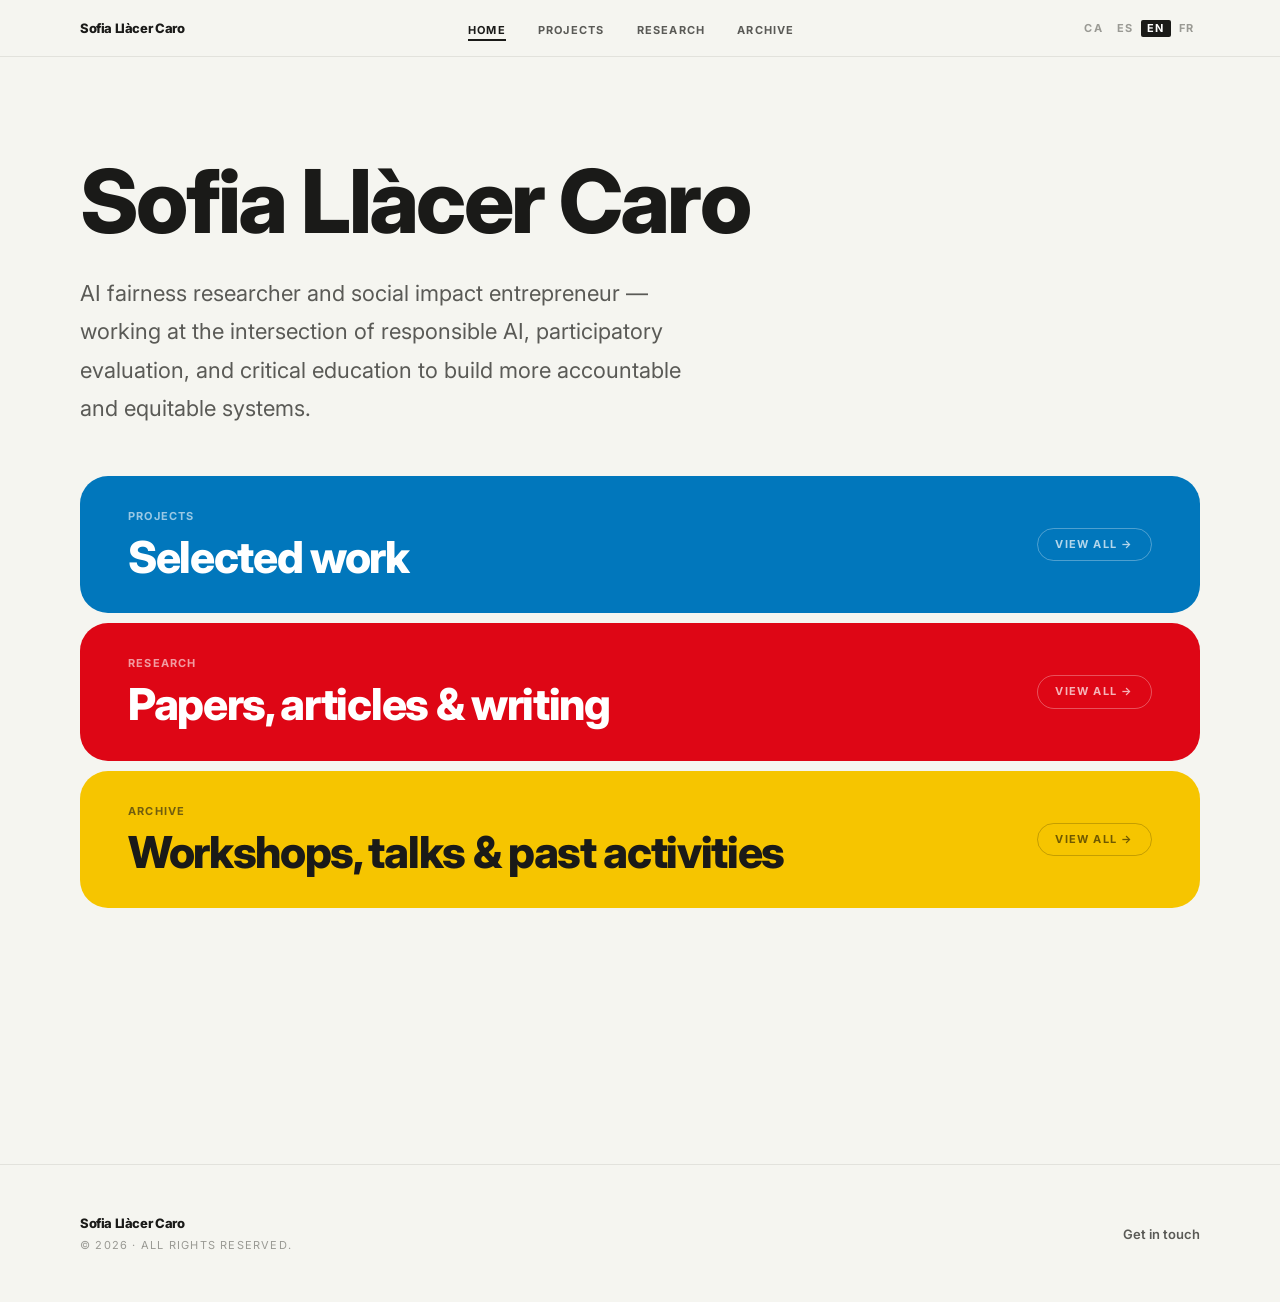
==== commit 20e42747: "blabla" ====
--- a/index.html
+++ b/index.html
@@ -4,7 +4,7 @@
   <meta charset="UTF-8">
   <meta name="viewport" content="width=device-width, initial-scale=1.0">
   <title>Sofia Llàcer Caro</title>
-  <meta name="description" content="Portfolio of Sofia Llàcer Caro — designer, researcher, educator.">
+  <meta name="description" content="Portfolio of Sofia Llàcer Caro — AI fairness researcher and social impact entrepreneur working at the intersection of responsible AI, participatory design, and critical education.">
   <link rel="preconnect" href="https://fonts.googleapis.com">
   <link rel="preconnect" href="https://fonts.gstatic.com" crossorigin>
   <link href="https://fonts.googleapis.com/css2?family=Inter:ital,opsz,wght@0,14..32,400;0,14..32,500;0,14..32,600;0,14..32,700;0,14..32,800&display=swap" rel="stylesheet">
@@ -21,7 +21,7 @@
       <div class="container">
         <h1 class="home-header__name">Sofia Llàcer Caro</h1>
         <p class="home-header__intro" data-i18n="home.intro">
-          I work at the intersection of design, research, and technology — creating things that are useful, considered, and human.
+          AI fairness researcher and social impact entrepreneur — working at the intersection of responsible AI, participatory evaluation, and critical education to build more accountable and equitable systems.
         </p>
       </div>
     </div>
@@ -45,7 +45,7 @@
               <div class="scard__preview">
                 <div class="scard__preview-grid">
                   <a href="projects.html" class="scard__mini">
-                    <span class="scard__mini-cat">Web Design</span>
+                    <span class="scard__mini-cat">AI Research</span>
                     <span class="scard__mini-title">Project Title One</span>
                     <span class="scard__mini-date">2025</span>
                   </a>
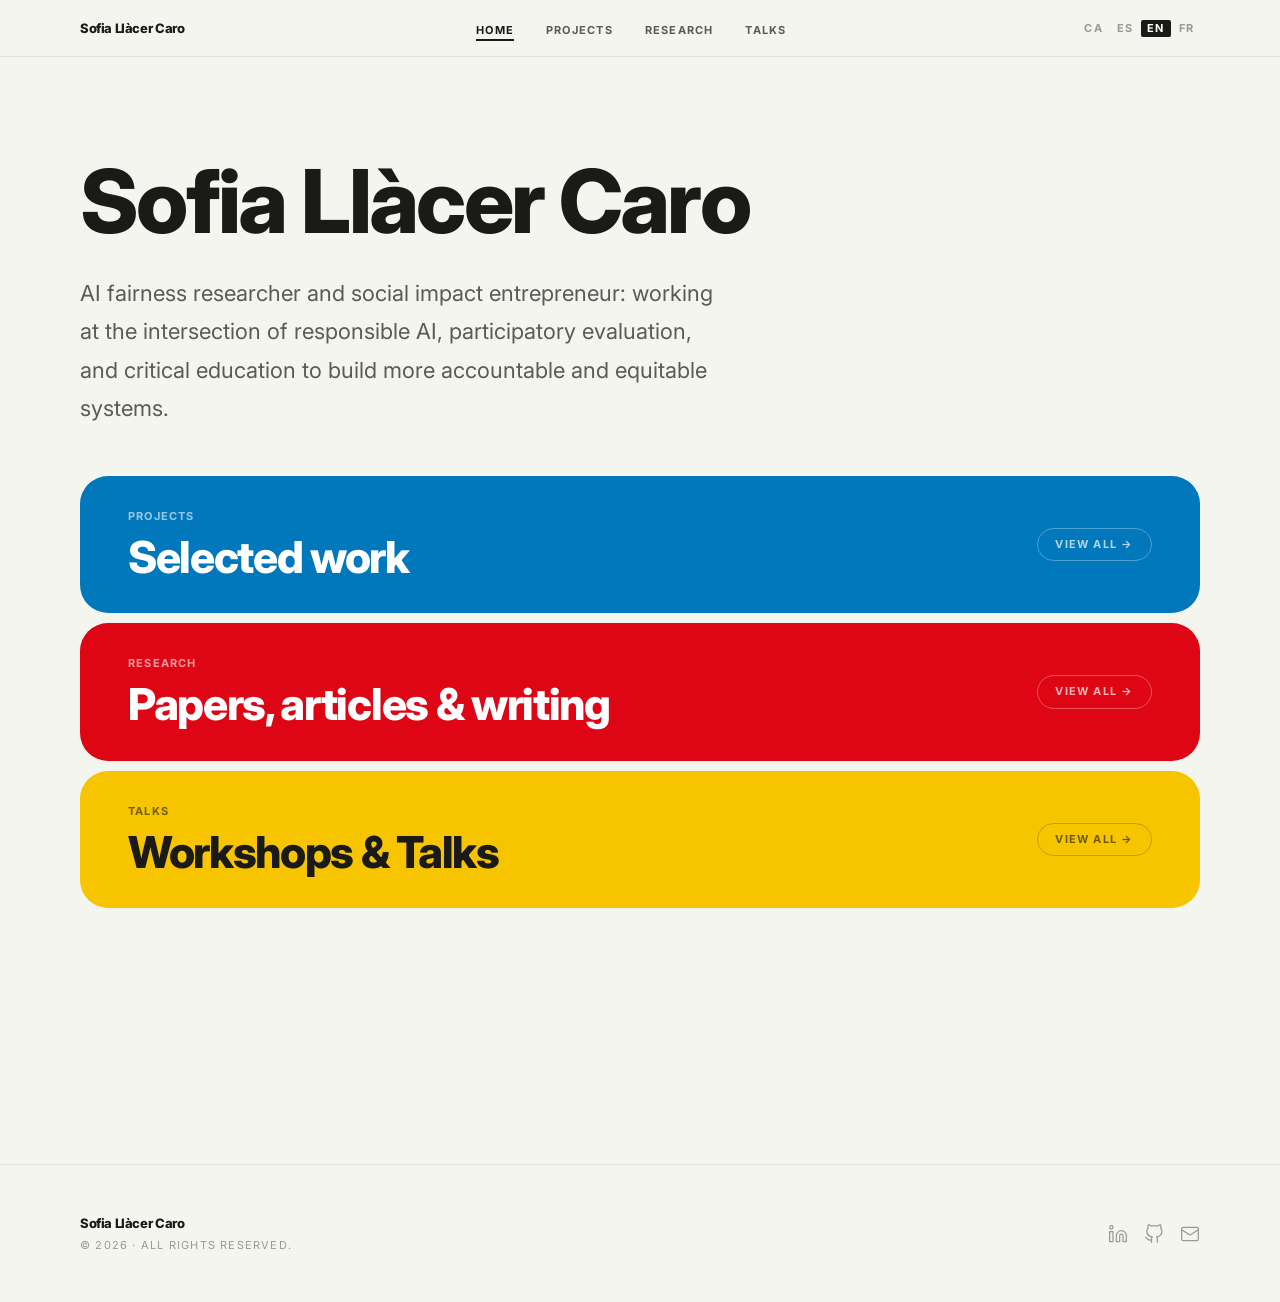
==== commit 441d6acf: "publishable version" ====
--- a/index.html
+++ b/index.html
@@ -4,7 +4,7 @@
   <meta charset="UTF-8">
   <meta name="viewport" content="width=device-width, initial-scale=1.0">
   <title>Sofia Llàcer Caro</title>
-  <meta name="description" content="Portfolio of Sofia Llàcer Caro — AI fairness researcher and social impact entrepreneur working at the intersection of responsible AI, participatory design, and critical education.">
+  <meta name="description" content="Portfolio of Sofia Llàcer Caro: AI fairness researcher and social impact entrepreneur working at the intersection of responsible AI, participatory design, and critical education.">
   <link rel="preconnect" href="https://fonts.googleapis.com">
   <link rel="preconnect" href="https://fonts.gstatic.com" crossorigin>
   <link href="https://fonts.googleapis.com/css2?family=Inter:ital,opsz,wght@0,14..32,400;0,14..32,500;0,14..32,600;0,14..32,700;0,14..32,800&display=swap" rel="stylesheet">
@@ -21,7 +21,7 @@
       <div class="container">
         <h1 class="home-header__name">Sofia Llàcer Caro</h1>
         <p class="home-header__intro" data-i18n="home.intro">
-          AI fairness researcher and social impact entrepreneur — working at the intersection of responsible AI, participatory evaluation, and critical education to build more accountable and equitable systems.
+          AI fairness researcher and social impact entrepreneur: working at the intersection of responsible AI, participatory evaluation, and critical education to build more accountable and equitable systems.
         </p>
       </div>
     </div>
@@ -43,21 +43,16 @@
           <div class="scard__reveal">
             <div class="scard__reveal-inner">
               <div class="scard__preview">
-                <div class="scard__preview-grid">
+                <div class="scard__preview-grid scard__preview-grid--2">
                   <a href="projects.html" class="scard__mini">
-                    <span class="scard__mini-cat">AI Research</span>
-                    <span class="scard__mini-title">Project Title One</span>
-                    <span class="scard__mini-date">2025</span>
+                    <span class="scard__mini-cat" data-i18n="home.project1_cat">Research</span>
+                    <span class="scard__mini-title" data-i18n="home.project1_title">InterVisions</span>
+                    <span class="scard__mini-date" data-i18n="home.project1_date">2025–2026</span>
                   </a>
                   <a href="projects.html" class="scard__mini">
-                    <span class="scard__mini-cat">Research</span>
-                    <span class="scard__mini-title">Project Title Two</span>
-                    <span class="scard__mini-date">2024</span>
-                  </a>
-                  <a href="projects.html" class="scard__mini">
-                    <span class="scard__mini-cat">Education</span>
-                    <span class="scard__mini-title">Project Title Three</span>
-                    <span class="scard__mini-date">2024</span>
+                    <span class="scard__mini-cat" data-i18n="home.project2_cat">Education</span>
+                    <span class="scard__mini-title" data-i18n="home.project2_title">Critical Thinking Playbook</span>
+                    <span class="scard__mini-date" data-i18n="home.project2_date">2026</span>
                   </a>
                 </div>
                 <div class="scard__preview-footer">
@@ -72,8 +67,8 @@
         <div class="scard scard--thoughts">
           <div class="scard__header">
             <div class="scard__info">
-              <p class="scard__eyebrow" data-i18n="nav.thoughts">Thoughts</p>
-              <h2 class="scard__title" data-i18n="thoughts.subtitle">Writing & essays</h2>
+              <p class="scard__eyebrow" data-i18n="nav.thoughts">Research</p>
+              <h2 class="scard__title" data-i18n="thoughts.subtitle">Papers, articles & writing</h2>
             </div>
             <a href="thoughts.html" class="scard__see-all" data-i18n="home.view_all">See all</a>
           </div>
@@ -83,19 +78,14 @@
               <div class="scard__preview">
                 <div class="scard__preview-list">
                   <a href="thoughts.html" class="scard__row">
-                    <span class="scard__row-cat">Journal</span>
-                    <span class="scard__row-title">Participatory Design in Educational Contexts</span>
-                    <span class="scard__row-date">2024</span>
+                    <span class="scard__row-cat" data-i18n="home.thought1_cat">ICDAR</span>
+                    <span class="scard__row-title" data-i18n="home.thought1_title">Revisiting how we access to historical archives</span>
+                    <span class="scard__row-date">2026</span>
                   </a>
                   <a href="thoughts.html" class="scard__row">
-                    <span class="scard__row-cat">CHI 2024</span>
-                    <span class="scard__row-title">AI-Mediated Learning: A Critical Framework</span>
-                    <span class="scard__row-date">2024</span>
-                  </a>
-                  <a href="thoughts.html" class="scard__row">
-                    <span class="scard__row-cat">CoDesign</span>
-                    <span class="scard__row-title">Co-design Methods for Community Engagement</span>
-                    <span class="scard__row-date">2023</span>
+                    <span class="scard__row-cat" data-i18n="home.thought2_cat">FAB</span>
+                    <span class="scard__row-title" data-i18n="home.thought2_title">Friction First: A Toolkit for Teaching Critical Thinking</span>
+                    <span class="scard__row-date">2026</span>
                   </a>
                 </div>
                 <div class="scard__preview-footer">
@@ -106,12 +96,12 @@
           </div>
         </div>
 
-        <!-- Archive -->
+        <!-- Talks -->
         <div class="scard scard--archive">
           <div class="scard__header">
             <div class="scard__info">
-              <p class="scard__eyebrow" data-i18n="nav.archive">Archive</p>
-              <h2 class="scard__title" data-i18n="archive.subtitle">Workshops, talks & past activities</h2>
+              <p class="scard__eyebrow" data-i18n="nav.talks">Talks</p>
+              <h2 class="scard__title" data-i18n="home.talks_title">Workshops & Talks</h2>
             </div>
             <a href="archive.html" class="scard__see-all" data-i18n="home.view_all">See all</a>
           </div>
@@ -121,19 +111,19 @@
               <div class="scard__preview">
                 <div class="scard__preview-list">
                   <a href="archive.html" class="scard__row">
-                    <span class="scard__row-cat">Workshop</span>
-                    <span class="scard__row-title">Human-Centred Design Methodologies</span>
-                    <span class="scard__row-date">2025</span>
+                    <span class="scard__row-cat" data-i18n="home.talk1_cat">Seminar</span>
+                    <span class="scard__row-title" data-i18n="home.talk1_title">AI for Accessing Historical Archives — UAB</span>
+                    <span class="scard__row-date">Jun 29</span>
                   </a>
                   <a href="archive.html" class="scard__row">
-                    <span class="scard__row-cat">Talk</span>
-                    <span class="scard__row-title">Design for Social Impact</span>
-                    <span class="scard__row-date">2025</span>
+                    <span class="scard__row-cat" data-i18n="home.talk2_cat">Workshop</span>
+                    <span class="scard__row-title" data-i18n="home.talk2_title">AI in Urban Planning with a Gender Perspective</span>
+                    <span class="scard__row-date">Jul 2</span>
                   </a>
                   <a href="archive.html" class="scard__row">
-                    <span class="scard__row-cat">Panel</span>
-                    <span class="scard__row-title">The Future of Design Education</span>
-                    <span class="scard__row-date">2025</span>
+                    <span class="scard__row-cat" data-i18n="home.talk3_cat">Workshop</span>
+                    <span class="scard__row-title" data-i18n="home.talk3_title">Critical Thinking in AI-Saturated Classrooms — MIT</span>
+                    <span class="scard__row-date">Jul</span>
                   </a>
                 </div>
                 <div class="scard__preview-footer">
--- a/css/main.css
+++ b/css/main.css
@@ -596,11 +596,24 @@
   margin-top: var(--sp-1);
 }
 
-.footer-contact {
-  font-size: var(--text-small); font-weight: 600;
-  color: var(--c-text-2); transition: color var(--ease-fast);
-}
-.footer-contact:hover { color: var(--c-text); }
+.footer-social {
+  display: flex;
+  align-items: center;
+  gap: var(--sp-4);
+}
+
+.footer-social__link {
+  display: flex;
+  align-items: center;
+  justify-content: center;
+  color: var(--c-text-3);
+  transition: color var(--ease-fast);
+}
+.footer-social__link:hover { color: var(--c-text); }
+.footer-social__link svg {
+  width: 20px;
+  height: 20px;
+}
 
 /* --- Section colour tokens --- */
 .section-projects { --section-color: #0177BC; }
@@ -609,7 +622,6 @@
 
 /* ============================================================
    HOME — Section cards (scard)
-   The landing page IS these cards
    ============================================================ */
 
 .home-header {
@@ -631,7 +643,6 @@
   margin-top: var(--sp-5);
 }
 
-/* Stack of section cards */
 .home-cards {
   display: flex;
   flex-direction: column;
@@ -639,7 +650,6 @@
   padding-bottom: var(--sp-10);
 }
 
-/* Section card */
 .scard {
   border-radius: 28px;
   padding: var(--sp-6) var(--sp-7);
@@ -649,7 +659,6 @@
 .scard--thoughts  { background: #DE0615; }
 .scard--archive   { background: #F6C500; color: #1A1A18; }
 
-/* Header row */
 .scard__header {
   display: flex;
   align-items: center;
@@ -673,7 +682,6 @@
   line-height: var(--lh-tight);
 }
 
-/* "See all" pill — top-right corner of each card */
 .scard__see-all {
   flex-shrink: 0;
   font-size: var(--text-micro);
@@ -696,7 +704,6 @@
   background: rgba(255,255,255,0.12);
 }
 
-/* Reveal — grid-template-rows animates height without knowing the content height */
 .scard__reveal {
   display: grid;
   grid-template-rows: 0fr;
@@ -709,14 +716,15 @@
   grid-template-rows: 1fr;
 }
 
-/* Inner preview area */
 .scard__preview { padding-top: var(--sp-5); }
 
-/* Projects: 3-column mini grid */
 .scard__preview-grid {
   display: grid;
   grid-template-columns: repeat(3, 1fr);
   gap: var(--sp-3);
+}
+.scard__preview-grid--2 {
+  grid-template-columns: repeat(2, 1fr);
 }
 .scard__mini {
   background: rgba(255,255,255,0.12);
@@ -750,7 +758,6 @@
   padding-top: var(--sp-3);
 }
 
-/* Thoughts / Archive: row list */
 .scard__preview-list {
   display: flex;
   flex-direction: column;
@@ -790,7 +797,6 @@
   white-space: nowrap;
 }
 
-/* "See all" link — bottom of revealed content */
 .scard__preview-footer {
   display: flex;
   justify-content: flex-end;
@@ -811,7 +817,6 @@
 .scard__full-link::after { content: ' →'; }
 .scard__full-link:hover { opacity: 0.6; }
 
-/* Yellow archive card — dark text overrides */
 .scard--archive .scard__see-all {
   color: rgba(0,0,0,0.55);
   border-color: rgba(0,0,0,0.2);
@@ -836,11 +841,14 @@
 .scard--archive .scard__full-link { color: rgba(0,0,0,0.7); }
 
 /* ============================================================
-   FLIP CARDS — Research, Publications & Projects
-   Front: bold full-colour · Back: white with colour band
+   FLIP CARDS — Projects
    ============================================================ */
 
 .pub-grid {
+  grid-template-columns: repeat(2, 1fr);
+  align-items: start;
+}
+.pub-grid--3 {
   grid-template-columns: repeat(3, 1fr);
 }
 
@@ -865,13 +873,12 @@
 .pub-card__back {
   position: absolute;
   inset: 0;
-  border-radius: 20px;           /* generous rounding on both faces */
+  border-radius: 20px;
   overflow: hidden;
   backface-visibility: hidden;
   -webkit-backface-visibility: hidden;
 }
 
-/* ── Front: full colour, large white type ── */
 .pub-card__front {
   background: var(--pub-color, var(--c-text));
   display: flex;
@@ -909,20 +916,6 @@
   overflow: hidden;
 }
 
-.pub-card__authors {
-  font-size: var(--text-small);
-  font-weight: 500;
-  color: rgba(255,255,255,0.72);
-  line-height: var(--lh-snug);
-  margin-top: auto;
-  padding-top: var(--sp-3);
-  display: -webkit-box;
-  -webkit-line-clamp: 1;
-  -webkit-box-orient: vertical;
-  overflow: hidden;
-}
-
-/* ── Back: white card with thin colour band at top ── */
 .pub-card__back {
   background: var(--c-surface);
   border: 1px solid var(--c-border);
@@ -1000,12 +993,132 @@
 }
 .pub-card__link:hover { opacity: 0.6; }
 
+@media (max-width: 600px) {
+  .pub-card { height: 260px; }
+}
+
+@media (hover: none) {
+  .pub-card:hover .pub-card__inner { transform: none; }
+  .pub-card.flipped .pub-card__inner { transform: rotateY(180deg); }
+}
+
+/* ============================================================
+   EXPANDABLE CARDS — Research & Publications
+   ============================================================ */
+
+.pub-expand {
+  border-radius: 20px;
+  overflow: hidden;
+  background: var(--pub-color, var(--c-text));
+  transition: box-shadow var(--ease-base);
+}
+.pub-expand:hover {
+  box-shadow: var(--shadow-card-hover);
+}
+
+.pub-expand__header {
+  padding: var(--sp-5);
+  display: flex;
+  flex-direction: column;
+  gap: var(--sp-3);
+}
+
+.pub-expand__type {
+  font-size: var(--text-micro);
+  font-weight: 700;
+  letter-spacing: var(--ls-wider);
+  text-transform: uppercase;
+  color: rgba(255,255,255,0.65);
+}
+
+.pub-expand__title {
+  font-size: clamp(1.25rem, 2.2vw, 1.625rem);
+  font-weight: 800;
+  line-height: var(--lh-snug);
+  letter-spacing: var(--ls-tight);
+  color: #fff;
+}
+
+.pub-expand__authors {
+  font-size: var(--text-small);
+  font-weight: 500;
+  color: rgba(255,255,255,0.72);
+  line-height: var(--lh-snug);
+}
+
+.pub-expand__reveal {
+  display: grid;
+  grid-template-rows: 0fr;
+  transition: grid-template-rows 420ms cubic-bezier(0.4, 0, 0.2, 1);
+}
+.pub-expand__reveal-inner {
+  overflow: hidden;
+}
+
+.pub-expand:hover .pub-expand__reveal {
+  grid-template-rows: 1fr;
+}
+
+.pub-expand__body {
+  padding: var(--sp-4) var(--sp-5) var(--sp-5);
+  background: var(--c-bg);
+  display: flex;
+  flex-direction: column;
+  gap: var(--sp-3);
+}
+
+.pub-expand__abstract {
+  font-size: var(--text-small);
+  line-height: var(--lh-relaxed);
+  color: var(--c-text-2);
+}
+
+.pub-expand__source {
+  display: flex;
+  align-items: baseline;
+  justify-content: space-between;
+  gap: var(--sp-3);
+  padding-top: var(--sp-3);
+  border-top: 1px solid var(--c-border);
+}
+
+.pub-expand__journal {
+  font-size: var(--text-micro);
+  font-weight: 600;
+  letter-spacing: var(--ls-wide);
+  text-transform: uppercase;
+  color: var(--c-text-2);
+}
+
+.pub-expand__year {
+  font-size: var(--text-micro);
+  font-weight: 700;
+  letter-spacing: var(--ls-wider);
+  text-transform: uppercase;
+  color: var(--c-text-3);
+}
+
+.pub-expand__link {
+  font-size: var(--text-micro);
+  font-weight: 700;
+  letter-spacing: var(--ls-wider);
+  text-transform: uppercase;
+  color: var(--c-text-2);
+  text-decoration: none;
+  align-self: flex-start;
+  transition: opacity var(--ease-fast);
+}
+.pub-expand__link:hover { opacity: 0.6; }
+
 @media (max-width: 1024px) {
-  .pub-grid { grid-template-columns: repeat(2, 1fr); }
+  .pub-grid, .pub-grid--3 { grid-template-columns: repeat(2, 1fr); }
 }
 @media (max-width: 600px) {
   .pub-grid { grid-template-columns: 1fr; }
-  .pub-card { height: 260px; }
+}
+
+@media (hover: none) {
+  .pub-expand__reveal { grid-template-rows: 1fr; }
 }
 
 /* Touch / no-hover: always show reveal */
@@ -1013,15 +1126,13 @@
   .scard__reveal { grid-template-rows: 1fr; }
 }
 
-/* Responsive */
 @media (max-width: 768px) {
   .scard { padding: var(--sp-5); border-radius: 22px; }
-  .scard__preview-grid { grid-template-columns: repeat(2, 1fr); }
+  .scard__preview-grid { grid-template-columns: 1fr; }
   .scard__row { grid-template-columns: 4rem 1fr; }
   .scard__row-date { display: none; }
 }
 @media (max-width: 480px) {
-  .scard__preview-grid { grid-template-columns: 1fr; }
   .scard__see-all { display: none; }
 }
 
@@ -1039,4 +1150,4 @@
   .fade-up:nth-child(2) { transition-delay: 80ms; }
   .fade-up:nth-child(3) { transition-delay: 160ms; }
   .fade-up:nth-child(4) { transition-delay: 240ms; }
-}
+}
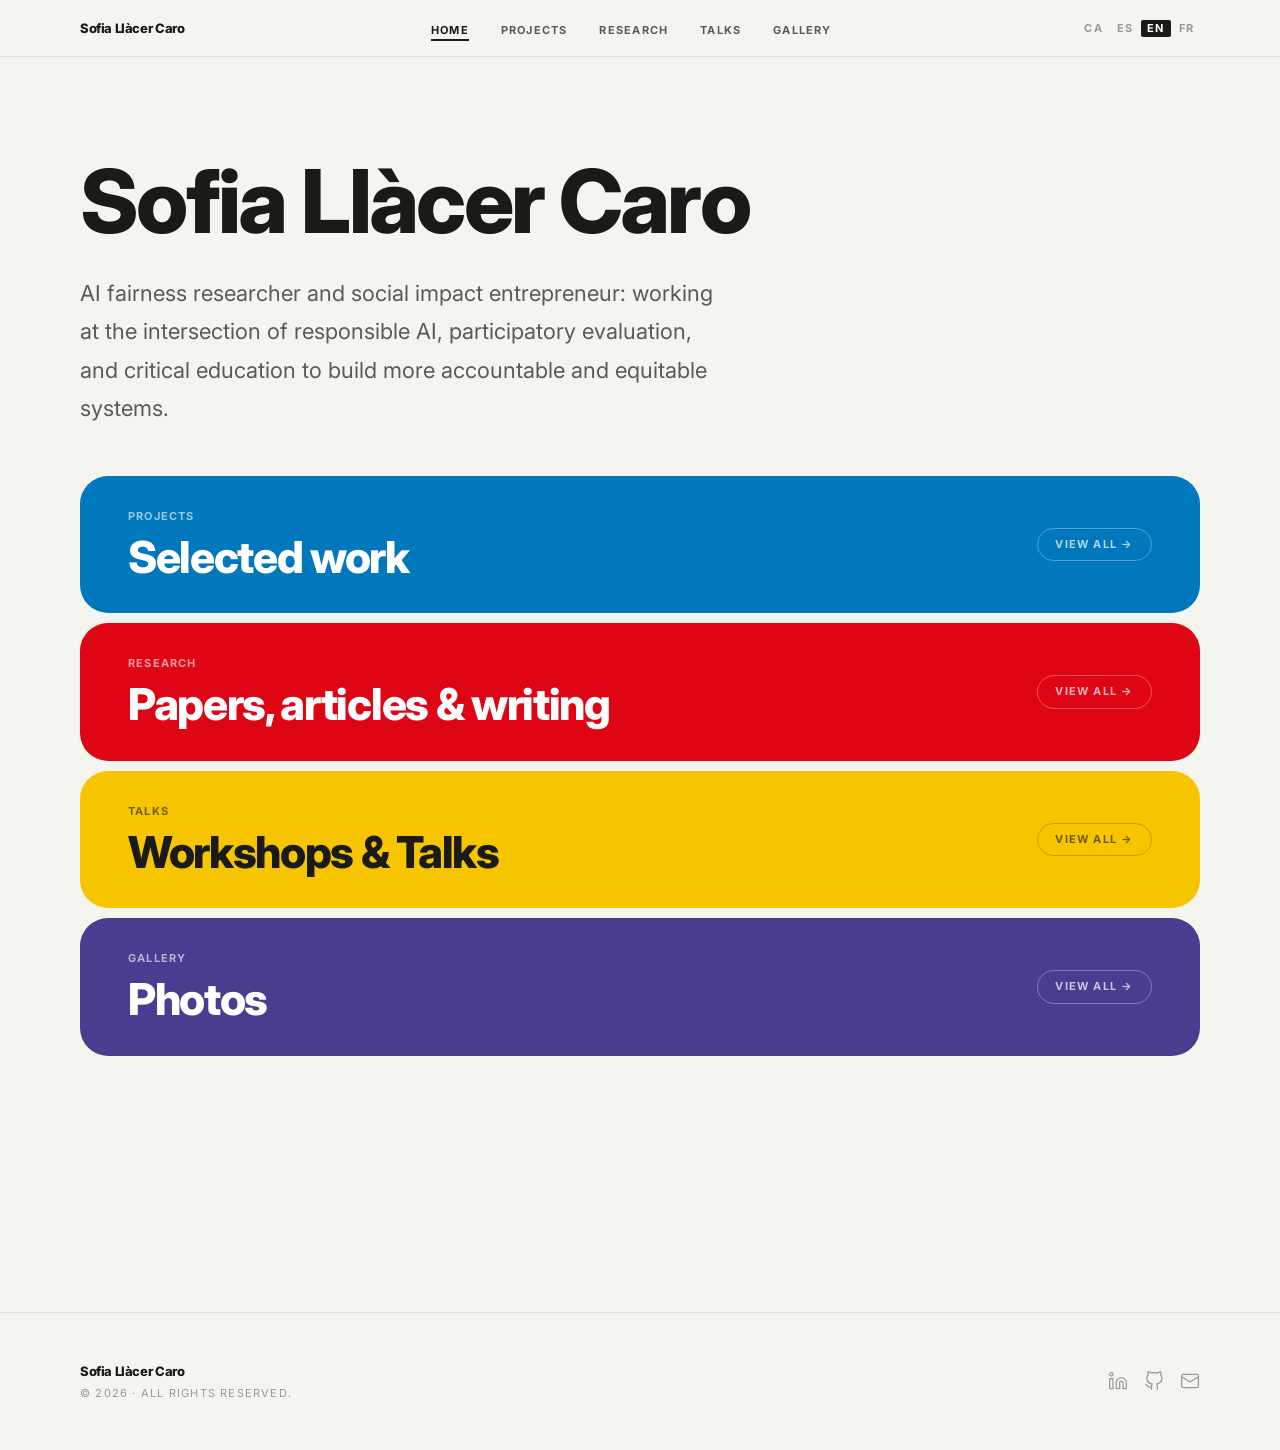
==== commit 29429a0a: "added gallery card" ====
--- a/index.html
+++ b/index.html
@@ -8,6 +8,7 @@
   <link rel="preconnect" href="https://fonts.googleapis.com">
   <link rel="preconnect" href="https://fonts.gstatic.com" crossorigin>
   <link href="https://fonts.googleapis.com/css2?family=Inter:ital,opsz,wght@0,14..32,400;0,14..32,500;0,14..32,600;0,14..32,700;0,14..32,800&display=swap" rel="stylesheet">
+  <link rel="icon" type="image/png" href="css/favicon.png">
   <link rel="stylesheet" href="css/main.css">
 </head>
 <body>
@@ -123,11 +124,46 @@
                   <a href="archive.html" class="scard__row">
                     <span class="scard__row-cat" data-i18n="home.talk3_cat">Workshop</span>
                     <span class="scard__row-title" data-i18n="home.talk3_title">Critical Thinking in AI-Saturated Classrooms — MIT</span>
-                    <span class="scard__row-date">Jul</span>
+                    <span class="scard__row-date">Jul 28</span>
                   </a>
                 </div>
                 <div class="scard__preview-footer">
                   <a href="archive.html" class="scard__full-link" data-i18n="home.view_all">See all</a>
+                </div>
+              </div>
+            </div>
+          </div>
+        </div>
+
+        <!-- Gallery -->
+        <div class="scard scard--gallery">
+          <div class="scard__header">
+            <div class="scard__info">
+              <p class="scard__eyebrow" data-i18n="nav.gallery">Gallery</p>
+              <h2 class="scard__title" data-i18n="gallery.subtitle">Photos</h2>
+            </div>
+            <a href="gallery.html" class="scard__see-all" data-i18n="home.view_all">See all</a>
+          </div>
+
+          <div class="scard__reveal">
+            <div class="scard__reveal-inner">
+              <div class="scard__preview">
+                <div class="scard__preview-grid scard__preview-grid--photos">
+                  <a href="gallery.html" class="scard__photo">
+                    <img src="images/gallery/image-1.jpg" alt="" loading="lazy">
+                  </a>
+                  <a href="gallery.html" class="scard__photo">
+                    <img src="images/gallery/image-2.jpg" alt="" loading="lazy">
+                  </a>
+                  <a href="gallery.html" class="scard__photo">
+                    <img src="images/gallery/image-3.jpg" alt="" loading="lazy">
+                  </a>
+                  <a href="gallery.html" class="scard__photo">
+                    <img src="images/gallery/image-4.jpg" alt="" loading="lazy">
+                  </a>
+                </div>
+                <div class="scard__preview-footer">
+                  <a href="gallery.html" class="scard__full-link" data-i18n="home.view_all">See all</a>
                 </div>
               </div>
             </div>
--- a/css/main.css
+++ b/css/main.css
@@ -1,11 +1,6 @@
-/* ============================================================
-   DESIGN SYSTEM — Sofia Llàcer Caro
-   Swiss card visual identity, inspired by Zürich Tourism Card
-   ============================================================ */
 
 /* --- Custom Properties --- */
 :root {
-  /* Zürich card colour palette */
   --c-red:     #E63329;
   --c-orange:  #F47920;
   --c-yellow:  #F9C51A;
@@ -222,7 +217,6 @@
   .nav-toggle { display: flex; }
 }
 
-/* --- Hero Card (Zürich-card reference) --- */
 .hero-card {
   background: var(--c-surface);
   border: 1px solid var(--c-border);
@@ -249,7 +243,6 @@
   color: var(--c-text-3);
 }
 
-/* Stacked rounded-pill bands — Zürich card motif */
 .hero-card__bands {
   display: flex; flex-direction: column;
   padding: var(--sp-2) var(--sp-3) var(--sp-6);
@@ -402,7 +395,6 @@
   transform: translateY(-3px);
 }
 
-/* Coloured accent strip at top — the Zürich band motif */
 .card__band {
   height: var(--card-band);
   background: var(--band-color, var(--c-text));
@@ -548,6 +540,36 @@
   .archive-item__category { grid-column: 2; }
 }
 
+/* --- Gallery Grid (Pinterest-style masonry) --- */
+.gallery-grid {
+  column-count: 4;
+  column-gap: var(--sp-5);
+}
+
+.gallery-grid__item {
+  display: block;
+  break-inside: avoid;
+  margin-bottom: var(--sp-5);
+  border-radius: var(--card-radius);
+  overflow: hidden;
+  background: var(--c-surface);
+  border: 1px solid var(--c-border);
+  box-shadow: var(--shadow-card);
+  transition: box-shadow var(--ease-base), transform var(--ease-base);
+}
+.gallery-grid__item:hover {
+  box-shadow: var(--shadow-card-hover);
+  transform: translateY(-3px);
+}
+
+.gallery-grid__item img {
+  width: 100%; height: auto; display: block;
+}
+
+@media (max-width: 1024px) { .gallery-grid { column-count: 3; } }
+@media (max-width: 768px)  { .gallery-grid { column-count: 2; } }
+@media (max-width: 480px)  { .gallery-grid { column-count: 1; } }
+
 /* --- Buttons --- */
 .btn {
   display: inline-flex; align-items: center; gap: var(--sp-2);
@@ -619,6 +641,7 @@
 .section-projects { --section-color: #0177BC; }
 .section-thoughts  { --section-color: #DE0615; }
 .section-archive   { --section-color: #F6C500; }
+.section-gallery   { --section-color: #00A99D; }
 
 /* ============================================================
    HOME — Section cards (scard)
@@ -658,6 +681,7 @@
 .scard--projects { background: #0177BC; }
 .scard--thoughts  { background: #DE0615; }
 .scard--archive   { background: #F6C500; color: #1A1A18; }
+.scard--gallery   { background: #4B3C8F; }
 
 .scard__header {
   display: flex;
@@ -726,6 +750,23 @@
 .scard__preview-grid--2 {
   grid-template-columns: repeat(2, 1fr);
 }
+.scard__preview-grid--photos {
+  grid-template-columns: repeat(4, 1fr);
+}
+.scard__photo {
+  display: block;
+  aspect-ratio: 1;
+  border-radius: 14px;
+  overflow: hidden;
+}
+.scard__photo img {
+  width: 100%;
+  height: 100%;
+  object-fit: cover;
+  display: block;
+  transition: transform var(--ease-fast);
+}
+.scard__photo:hover img { transform: scale(1.08); }
 .scard__mini {
   background: rgba(255,255,255,0.12);
   border-radius: 16px;
@@ -1129,6 +1170,7 @@
 @media (max-width: 768px) {
   .scard { padding: var(--sp-5); border-radius: 22px; }
   .scard__preview-grid { grid-template-columns: 1fr; }
+  .scard__preview-grid--photos { grid-template-columns: repeat(4, 1fr); }
   .scard__row { grid-template-columns: 4rem 1fr; }
   .scard__row-date { display: none; }
 }
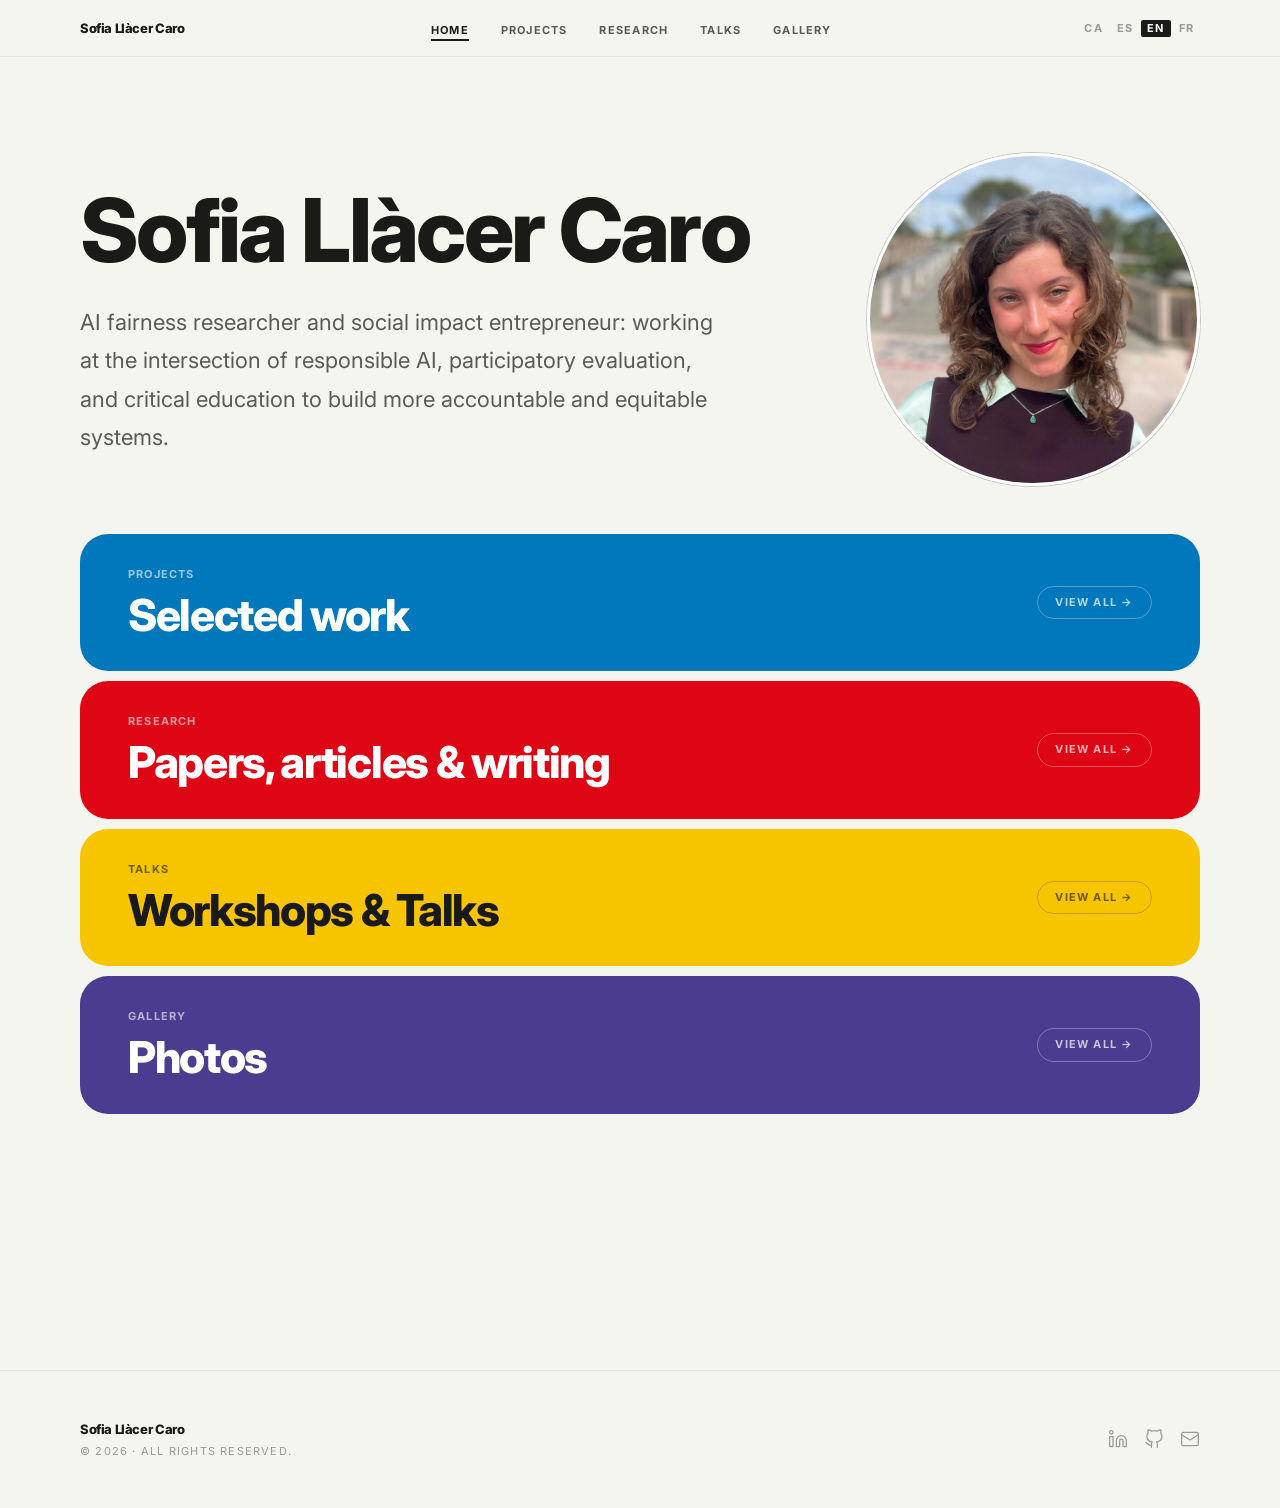
==== commit 21fe407f: "add my photo" ====
--- a/index.html
+++ b/index.html
@@ -20,10 +20,17 @@
     <!-- ── Identity intro ── -->
     <div class="home-header">
       <div class="container">
-        <h1 class="home-header__name">Sofia Llàcer Caro</h1>
-        <p class="home-header__intro" data-i18n="home.intro">
-          AI fairness researcher and social impact entrepreneur: working at the intersection of responsible AI, participatory evaluation, and critical education to build more accountable and equitable systems.
-        </p>
+        <div class="home-header__row">
+          <div class="home-header__text">
+            <h1 class="home-header__name">Sofia Llàcer Caro</h1>
+            <p class="home-header__intro" data-i18n="home.intro">
+              AI fairness researcher and social impact entrepreneur: working at the intersection of responsible AI, participatory evaluation, and critical education to build more accountable and equitable systems.
+            </p>
+          </div>
+          <div class="home-header__photo">
+            <img src="images/profile_pic.png" alt="Sofia Llàcer Caro" loading="lazy">
+          </div>
+        </div>
       </div>
     </div>
 
--- a/css/main.css
+++ b/css/main.css
@@ -664,6 +664,42 @@
   line-height: var(--lh-relaxed);
   max-width: 40rem;
   margin-top: var(--sp-5);
+}
+
+.home-header__row {
+  display: flex;
+  align-items: center;
+  justify-content: space-between;
+  gap: var(--sp-8);
+}
+.home-header__text { flex: 1; min-width: 0; }
+
+.home-header__photo {
+  flex-shrink: 0;
+  width: clamp(15rem, 26vw, 23rem);
+  height: clamp(15rem, 26vw, 23rem);
+  border-radius: 50%;
+  overflow: hidden;
+  border: 3px solid var(--c-surface);
+  box-shadow: 0 0 0 1px var(--c-border-strong);
+}
+.home-header__photo img {
+  width: 100%;
+  height: 100%;
+  object-fit: cover;
+  display: block;
+}
+
+@media (max-width: 768px) {
+  .home-header__row {
+    flex-direction: column-reverse;
+    align-items: flex-start;
+    gap: var(--sp-5);
+  }
+  .home-header__photo {
+    width: 11.5rem;
+    height: 11.5rem;
+  }
 }
 
 .home-cards {
